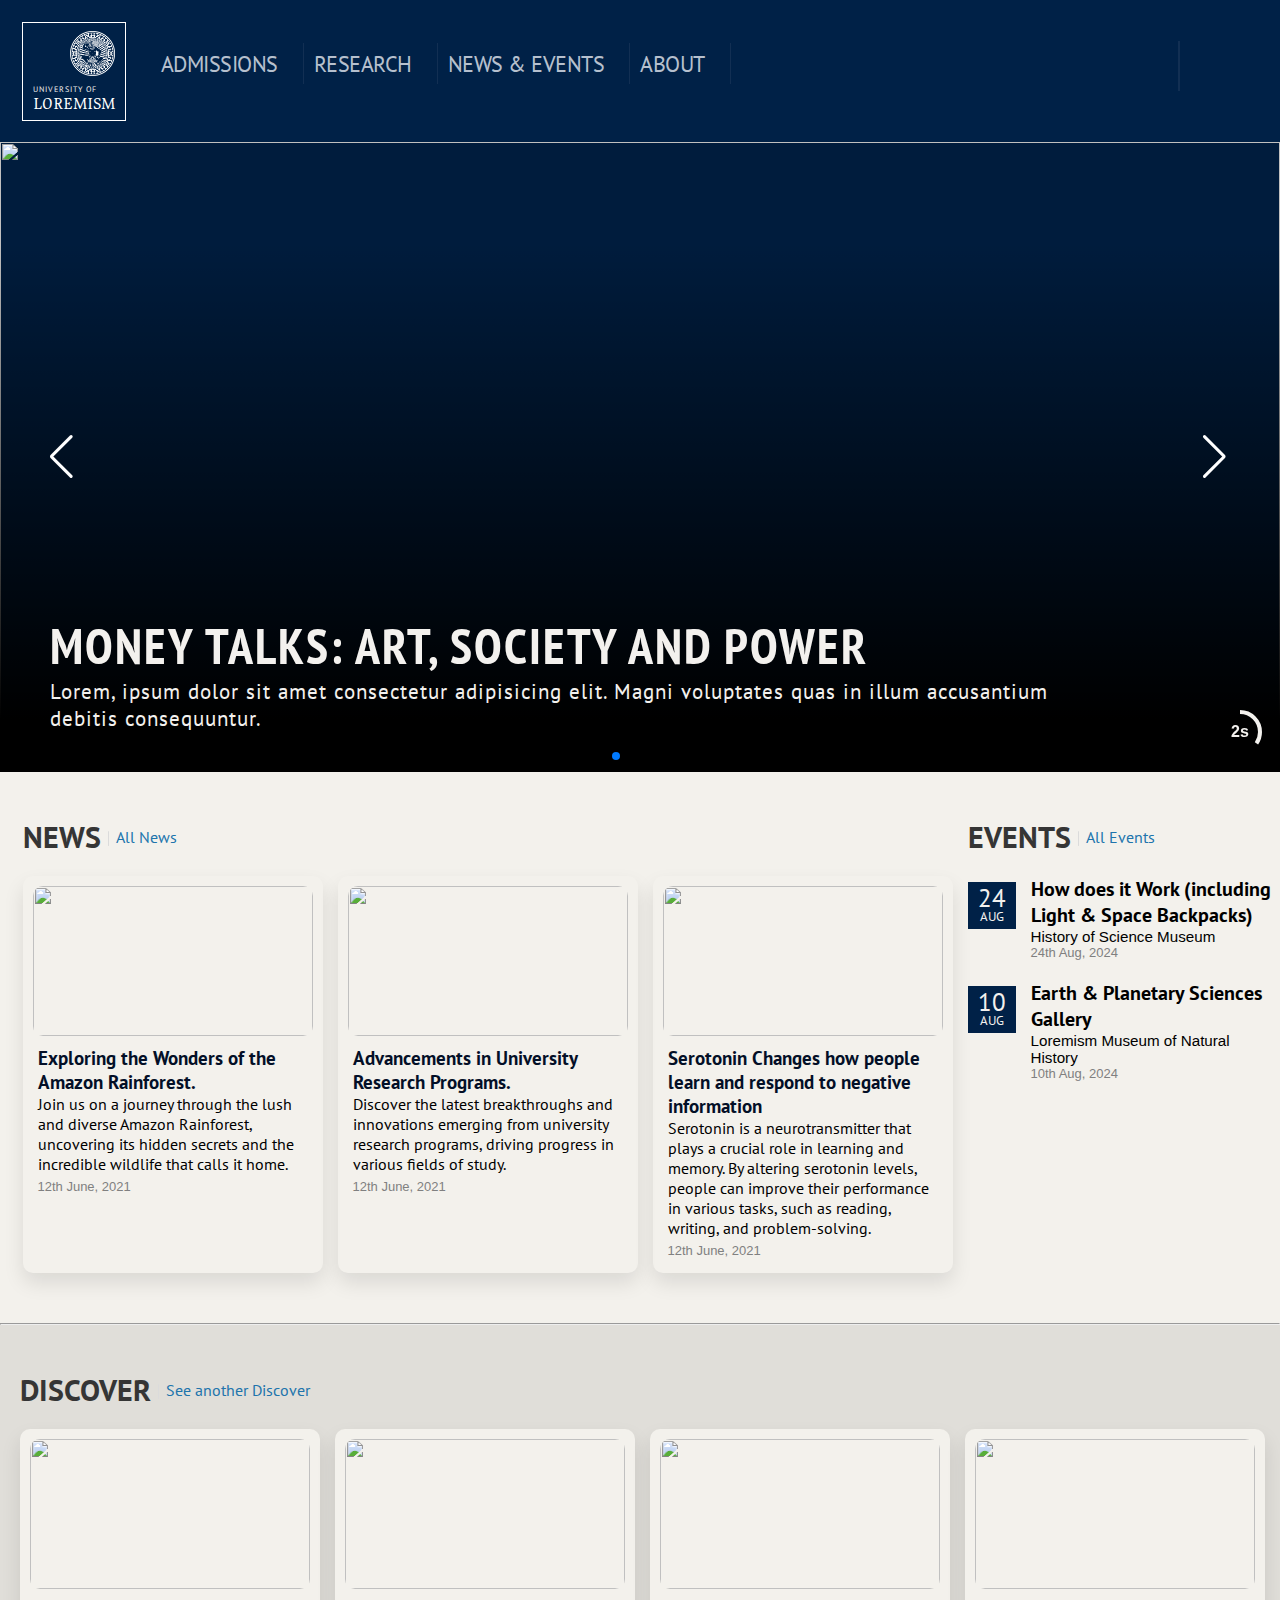
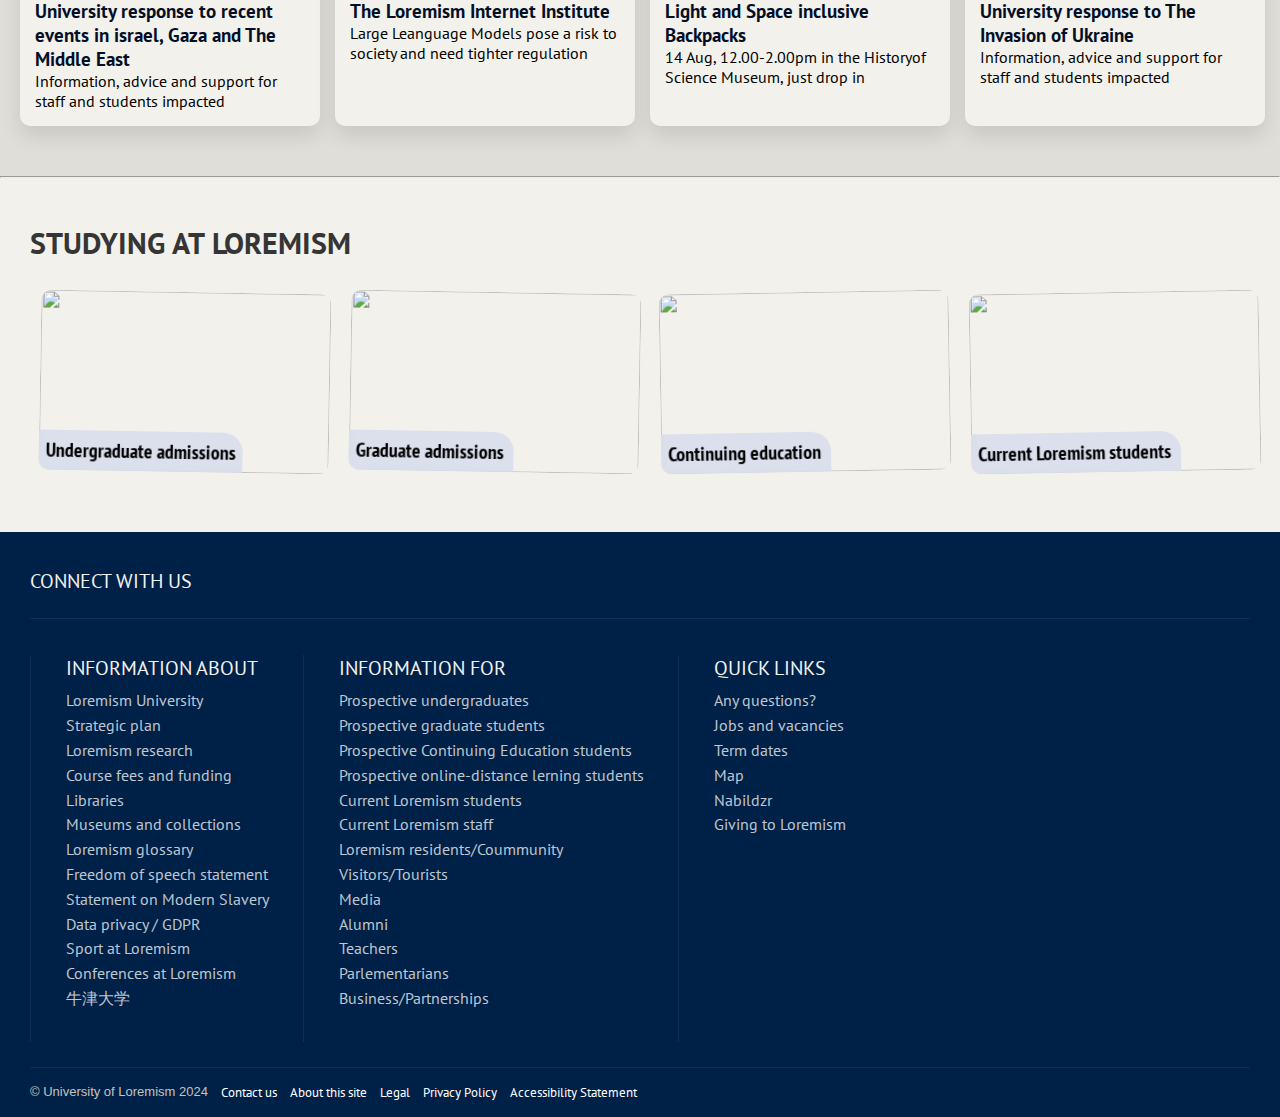
==== index.html @ 5a46556c "add" ====
<!DOCTYPE html>
<html lang="en">

<head>
    <meta charset="UTF-8">
    <meta name="viewport" content="width=device-width, initial-scale=1.0">

    <link rel="stylesheet" href="./assets/css/style.css">
    <link rel="stylesheet" href="./assets/css/socialicon.css">


    <!-- icon -->
    <script src="https://kit.fontawesome.com/42f98f07fc.js" crossorigin="anonymous"></script>


    <!-- swiper -->
    <link rel="stylesheet" href="https://cdn.jsdelivr.net/npm/swiper@11/swiper-bundle.min.css" />

    <script src="https://cdn.jsdelivr.net/npm/swiper@11/swiper-bundle.min.js"></script>

</head>

<body>

    <!-- <div class="top-menu">
        <div>
            <a href="" class="top-icon start">
                <i class="fa-brands fa-facebook"></i>

            </a>
            <a href="" class="top-icon">
                <i class="fa-brands fa-instagram"></i>
            </a>
            <a href="" class="top-icon">
                <i class="fa-brands fa-twitter"></i>
            </a>
            <a href="" class="top-icon">
                <i class="fa-brands fa-youtube"></i>
            </a>
            <div class="top-icon last">
                <a href="" class="fa-brands fa-whatsapp"></a>
                <marquee class="marq-top" behavior="" direction="">
                    Lorem ipsum, dolor sit amet consectetur adipisicing elit. Nisi, nesciunt aliquam! Quos distinctio
                    obcaecati voluptatibus sint facilis nemo vel provident.
                </marquee>
            </div>
        </div>
    </div> -->


    <nav class="navbar">
        <div class="nav-cont">
            <a href="#" class="logo">

                <!-- responsive 1300+ -->
                <!-- <img src="./assets/img/university.png" />
            <div href="#" class="brand">
                <div>
                    <h3>University of</h3>
                    <h3>Lorem Ipsum</h3>
                </div>
            </div>
        </a> -->

                <!-- responsive -1000 -->
                <div class="logo-border-container">
                    <img src="./assets/img/university.png" />
                    <div href="#" class="brand">
                        <div class="brando">
                            <h3>University of</h3>
                            <h3>LoremISM</h3>
                        </div>
                    </div>
                </div>

            </a>
            <div class="navigation">
                <ul class="menu">

                    <li class="dropdown"><a href="#">ADMISSIONS <i class="fa-solid fa-caret-down"></i></a>
                        <div class="dropdown-content">

                            <a href="#">Undergraduate</a>

                            <a href="#">Postgraduate</a>

                            <a href="#">Profession</a>
                            <a href="#">Student exchange</a>
                            <a href="#">Continuing education</a>
                            <a href="#">International class</a>
                        </div>
                    </li>


                    <li class="dropdown"><a href="#">RESEARCH <i class="fa-solid fa-caret-down"></i></a>
                        <div class="dropdown-content">
                            <a href="#">Engange with us</a>
                            <a href="#">Support for researchers</a>
                            <a href="#">Using research to engange</a>
                            <a href="#">Recognition</a>
                        </div>
                    </li>


                    <li class="dropdown"><a href="#">NEWS & EVENTS <i class="fa-solid fa-caret-down"></i></a>
                        <div class="dropdown-content">
                            <a href="#">Event</a>
                            <a href="#">Features</a>
                            <a href="#">Loremism Profile</a>
                            <a href="#">News releases for journalists</a>
                            <a href="#">Find an expert</a>
                        </div>
                    </li>


                    <li class="dropdown"><a href="">ABOUT <span class="fa-solid fa-caret-down"></span></a>
                        <div class="dropdown-content">
                            <a href="">History</a>
                            <a href="">Vision and mission</a>

                            <a href="">Organizational structure</a>
                            <a href="">Duties and functions</a>
                            <a href="">Building our future</a>
                            <a href="">Loremism people</a>
                            <a href="">Jobs</a>
                            <a href="">Visit</a>
                        </div>
                    </li>
                </ul>
            </div>
        </div>

        <div class="nav-cant">
            <div class="bar-after-container">
                <div class="bar-after">
                    <div class="bar-after-search-container">
                        <!-- <input type="text"> -->
                        <div class="fa fa-search bar-after-icon"></div>
                    </div>

                    <div class="bar-after-bar-container">
                        <div class="fa-solid fa-bars bar-after-icon"></div>
                    </div>
                </div>
            </div>

            <div class="nav-cant-container">

                <div class="nav-cant-top">


                    <div class="dropdown college">

                        <div class="dropdown-2 box-sizes college-btn">Colleges <span
                                class="fa-solid fa-caret-down caret-college">
                            </span>



                        </div>



                    </div>
                    <div class="dropdown-2 box-sizes division division-btn" id="myDropdown" onclick="divisions()">
                        Division & departments <span class="fa-solid fa-caret-down caret-division"></span>
                    </div>
                    <div class="inputs">
                        <input class="nav-input " placeholder="Search..." type="text">

                        <div class="btn-search-container">
                            <div class="fa fa-search searchs"></div>
                        </div>

                    </div>

                </div>

                <div class="nav-cant-bottom">
                    <a class="box-sizes" href="">Staff</a>
                    <a class="box-sizes" href="">Mahasiswa</a>
                    <a class="box-sizes" href="">Alumni</a>
                    <a class="box-sizes" href="">Community </a>
                </div>
            </div>

            <!-- dropdown with big size -->
            <div class="dropdown-content-big ">
                <div class="college-container ">
                    <div class="college-container-2">
                        <div class="college-btn-container">
                            <section class="college-btn-section-container">

                                <button class="on-college-btn">FOR UNDERGRADUATE APPLICANTS</button>
                                <button class="on-college-btn">FOR GRADUATE APPLICANTS</button>
                                <button class="on-college-btn">COLLEGE AND HALLS MAP</button>
                                <button class="on-college-btn">CONFERENCE OF COLLEGERS</button>
                            </section>
                        </div>

                        <!-- make 3 column table with border gray color -->
                        <div class="college-table-container">
                           <ul class="college-content-container">
                            <li class="college-content-1">
                                <ul class="cgb college-box-1">
                                    <li class="college-abjad">A</li>
                                    <li>All Souls College</li>
                                </ul>
                                <ul class="cgb college-box-1">
                                    <li class="college-abjad">B</li>
                                    <li>Balliol College</li>
                                    <li>Blackfriars</li>
                                    <li>Brasenose College</li>
                                </ul>
                                <ul class="cgb college-box-1">
                                    <li class="college-abjad">C</li>
                                    <li>Campion Hall</li>
                                    <li>Christ Church</li>
                                    <li>Corpus Christi College</li>
                                </ul>
                                <ul class="cgb college-box-1">
                                    <li class="college-abjad">E</li>
                                    <li>Exeter College</li>
                                </ul>
                                <ul class="cgb college-box-1">
                                    <li class="college-abjad">G</li>
                                    <li>Green Templeton College</li>
                                </ul>
                                <ul class="cgb college-box-1">
                                    <li class="college-abjad">H</li>
                                    <li>Harris Manchester College</li>
                                    <li>Hertford College</li>
                                </ul>
                                <ul class="cgb college-box-1">
                                    <li class="college-abjad">J</li>
                                    <li>Jesus College</li>
                                    <li></li>
                                </ul>
                                <ul class="cgb college-box-1">
                                    <li class="college-abjad">K</li>
                                    <li>Keble College</li>
                                    <li>Kellog College</li>
                                </ul>
                       
                          

                            </li>
                            <li class="college-content-2">
                                <ul class="cgb college-box-2">
                                    <li class="college-abjad">L</li>
                                    <li>Lady Margaret Hall</li>
                                    <li>Linacre College</li>
                                    <li>Lincoln College</li>
                                </ul>
                                <ul class="cgb college-box-2">
                                    <li class="college-abjad">M</li>
                                    <li>Magdalen College</li>
                                    <li>Mansfield College</li>
                                    <li>Merton College</li>
                                </ul>
                                <ul class="cgb college-box-2">
                                    <li class="college-abjad">N</li>
                                    <li>New College</li>
                                    <li>Nuffield College</li>
                                </ul>
                                <ul class="cgb college-box-2">
                                    <li class="college-abjad">O</li>
                                    <li>Oriel College</li>
                                </ul>
                                <ul class="cgb college-box-2">
                                    <li class="college-abjad">P</li>
                                    <li>Pembroke College</li>
                                </ul>
                                <ul class="cgb college-box-2">
                                    <li class="college-abjad">Q</li>
                                    <li>The Queen's College</li>
                                </ul>
                                <ul class="cgb college-box-2">
                                    <li class="college-abjad">R</li>
                                    <li>Regent's Park College</li>
                                    <li>Reuben College</li>
                                </ul>
                            </li>
                            <li class="college-content-3">
                                <ul class="cgb college-box-3">
                                    <li class="college-abjad">S</li>
                                    <li>St Anne's College</li>
                                    <li>St Antony's College</li>
                                    <li>St Catherine's College</li>
                                    <li>St Cross College</li>
                                    <li>St Edmund Hall</li>
                                    <li>St Hilda's College</li>
                                    <li>St Hugh's College</li>
                                    <li>St John's College</li>
                                    <li>St Peter's College</li>
                                    <li>Somerville College</li>
                                    
                                </ul>
                                <ul class="cgb college-box-3">
                                    <li class="college-abjad">T</li>
                                    <li>Trinity College</li>
                              
                                </ul>
                                <ul class="cgb college-box-3">
                                    <li class="college-abjad">U</li>
                                    <li>University College</li>
                              
                                </ul>
                          
                                <ul class="cgb college-box-3">
                                    <li class="college-abjad">W</li>
                                    <li>Wadham College</li>
                                    <li>Wolfson College</li>
                                    <li>Worcester College</li>
                                    <li>Wycliffe Hall</li>
                              
                                </ul>
                            </li>
                           </ul>


                        </div>




                    </div>

                </div>

            </div>

            <div class="dropdown-content-big dp-2 ">
                <div class="college-container ">
                    <div class="college-container-2" style="background-color: var(--secondary); padding: 25px; border-radius: 10px;">
                        

                        <div style="font-family: 'PT Sans'; color: var(--white)">SOON</div>




                    </div>

                </div>

            </div>





    </nav>

    <div class="bar-drop-container">
        <div class="bar-drop">
            <div class="bar-drop-menu">
                <div class="bar-menu">
                    <a href="">ADMISSION</a>
                    <button class="toggle"><i class="fa fa-caret-down"></i></button>
                </div>
                <div class="bar-menu">
                    <a href="">RESEARCH</a>
                    <button class="toggle"><i class="fa fa-caret-down"></i></button>
                </div>
                <div class="bar-menu">
                    <a href="">NEWS & EVENTS</a>
                    <button class="toggle"><i class="fa fa-caret-down"></i></button>
                </div>
                <div class="bar-menu">
                    <a href="">ABOUT</a>
                    <button class="toggle"><i class="fa fa-caret-down"></i></button>
                </div>
            </div>
            <div class="bar-drop-cant">
                <div class="bar-cant bar-cant-primary">
                    <h2>Colleges</h2>
                </div>
                <div class="bar-cant bar-cant-primary">
                    <h2>Division & Departments</h2>
                </div>

                <div class="bar-cant">
                    <h2>Staff</h2>
                </div>
                <div class="bar-cant">
                    <h2>Loremism students</h2>
                </div>
                <div class="bar-cant">
                    <h2>Alumni</h2>
                </div>
                <div class="bar-cant">
                    <h2>Local Community</h2>
                </div>
            </div>
        </div>
    </div>



    <div class="swiper mySwiper">
        <div class="swiper-wrapper">

            <div class="swiper-slide swip-slide-1">
                <img src="https://www.ox.ac.uk/sites/files/oxford/styles/ow_large_feature/s3/bcar_grayson-perry-blanket.jpg?itok=xP-QCJfd"
                    class="fit-image" alt="">


                <div class="img-swiper-text">
                    <div class="img-swiper-text-1">money talks: art, society and power</div>
                    <div class="img-swiper-text-2">Lorem, ipsum dolor sit amet consectetur adipisicing elit. Magni
                        voluptates quas in illum accusantium debitis consequuntur.</div>
                </div>


                <div class="black"></div>
            </div>

            <div class="swiper-slide">
                <img src="https://www.ox.ac.uk/sites/files/oxford/styles/ow_large_feature/s3/field/field_image_main/Hertford%20College%20-%20Edmund%20Blok.jpg?itok=PLapzn05"
                    class="fit-image" alt="">


                <div class="img-swiper-text">
                    <div class="img-swiper-text-1">WHAT IS AN LOREMISM COLLEGE?</div>
                    <div class="img-swiper-text-2">
                        Find out how membership of this multidisciplinary community complements life as a graduate
                        student
                    </div>
                </div>





                <div class="black"></div>
            </div>

            <div class="swiper-slide">
                <img src="https://www.ox.ac.uk/sites/files/oxford/styles/ow_large_feature/s3/bcar_co2_budget.jpg?itok=SKOG45w5"
                    class="fit-image" alt="">


                <div class="img-swiper-text">
                    <div class="img-swiper-text-1">our researches propose 'carbon removal budget' to tackle climate
                        change
                    </div>
                    <div class="img-swiper-text-2">
                        It would sit alongside the Carbon Budget that govern how much CO2 can savely be emitted globally
                    </div>
                </div>





                <div class="black"></div>
            </div>



            <div class="swiper-slide">
                <img src="https://www.ox.ac.uk/sites/files/oxford/styles/ow_large_feature/s3/bcar_ug_prepare_apply.jpg?itok=9u_UeAX9"
                    class="fit-image" alt="">


                <div class="img-swiper-text">
                    <div class="img-swiper-text-1">making a start on your ucas application?
                    </div>
                    <div class="img-swiper-text-2">
                        Read our advice how to approach the personal statement this summer
                    </div>
                </div>





                <div class="black"></div>
            </div>



        </div>


        <div class="swiper-button-next .swiper-button-disabled" style="color: white; right: 50px; display: none;"></div>
        <div disabled class="swiper-button-prev .swiper-button-disabled"
            style="color: white; left: 50px; display: none;"></div>
        <div class="swiper-pagination" style="color: white;"></div>
        <div class="autoplay-progress">
            <svg viewBox="0 0 48 48">
                <circle cx="24" cy="24" r="20"></circle>
            </svg>
            <span></span>
        </div>

    </div>



    <!--    new section -->

    <main class="main-container whites">
        <div class="child-container">

            <div class="container">
                <section class="news">
                    <div class="title">
                        <div class="titles">News</div>
                        <div class="more-link"><a href="">All News</a></div>
                    </div>
                    <div class="news-card-container">
                        <div class="news-card">
                            <div class="news-card-img">
                                <img src="https://i.pinimg.com/564x/34/26/71/34267191338476e1b48077d7a139c6ed.jpg"
                                    alt="">
                            </div>
                            <div class="news-card-text">
                                <div class="news-card-title">
                                    Exploring the Wonders of the Amazon Rainforest.
                                </div>
                                <div class="news-card-description">
                                    Join us on a journey through the lush and diverse Amazon Rainforest, uncovering its
                                    hidden secrets and the incredible wildlife that calls it home.
                                    <div class="card-date">
                                        12th June, 2021
                                    </div>

                                </div>



                            </div>
                        </div>
                        <div class="news-card">
                            <div class="news-card-img">
                                <img src="https://i.pinimg.com/564x/bb/5d/83/bb5d83c3ebbaa34974429aec4f06b6b5.jpg"
                                    alt="">
                            </div>
                            <div class="news-card-text">
                                <div class="news-card-title">
                                    Advancements in University Research Programs.
                                </div>

                                <div class="news-card-description">
                                    Discover the latest breakthroughs and innovations emerging from university research
                                    programs, driving progress in various fields of study.
                                    <div class="card-date">
                                        12th June, 2021
                                    </div>
                                </div>


                            </div>
                        </div>
                        <div class="news-card last-chi1">
                            <div class="news-card-img">
                                <img src="https://www.ox.ac.uk/sites/files/oxford/styles/ow_listing/s3/field/field_image_main/brain%20mri.jpg?itok=B1iGqsnv"
                                    alt="">
                            </div>
                            <div class="news-card-text">
                                <div class="news-card-title">
                                    Serotonin Changes how people learn and respond to negative information
                                </div>

                                <div class="news-card-description">
                                    Serotonin is a neurotransmitter that plays a crucial role in learning and memory. By
                                    altering serotonin levels, people can improve their performance in various tasks,
                                    such as reading, writing, and problem-solving.

                                    <div class="card-date">
                                        12th June, 2021
                                    </div>
                                </div>

                            </div>
                        </div>
                    </div>
                </section>
                <section class="events">
                    <div class="title">
                        <div class="titles">EVENTS</div>
                        <div class="more-link"><a href="">All Events</a></div>
                    </div>
                    <div class="events-schedule-container">
                        <div class="schedule-box">
                            <div class="schedule-date-container">
                                <div class="schedule-date">
                                    <div class="schedule-dates">24</div>
                                    <div class="schedule-date-months">Aug</div>
                                </div>
                            </div>
                            <div class="schedule-desc">
                                <a href="" class="schedule-title">
                                    How does it Work (including Light & Space Backpacks)
                                </a>
                                <div class="schedule-authors">
                                    History of Science Museum
                                </div>
                                <div class="card-date">
                                    24th Aug, 2024
                                </div>
                            </div>
                        </div>
                        <div class="schedule-box">
                            <div class="schedule-date-container">
                                <div class="schedule-date">
                                    <div class="schedule-dates">10</div>
                                    <div class="schedule-date-months">AUG</div>
                                </div>
                            </div>
                            <div class="schedule-desc">
                                <a href="" class="schedule-title">
                                    Earth & Planetary Sciences Gallery
                                </a>
                                <div class="schedule-authors">
                                    Loremism Museum of Natural History
                                </div>
                                <div class="card-date">
                                    10th Aug, 2024
                                </div>
                            </div>
                        </div>
                    </div>
                </section>

            </div>
    </main>
    <hr>
    <main class="main-container grays">

        <div class="container">
            <section class="discover">
                <div class="title">
                    <div class="titles">Discover</div>
                    <div class="more-link"><a href="">See another Discover</a></div>
                </div>
                <div class="news-card-container">
                    <div class="news-card whites">
                        <div class="news-card-img">
                            <img src="https://www.ox.ac.uk/sites/files/oxford/styles/ow_small_highlight/s3/disc_oxford_bw_crisis.jpg?itok=uMWhvOgy"
                                alt="">
                        </div>
                        <div class="news-card-text">
                            <div class="news-card-title">
                                University response to recent events in israel, Gaza and The Middle East
                            </div>

                            <div class="news-card-description">
                                Information, advice and support for staff and students impacted
                            </div>
                        </div>
                    </div>
                    <div class="news-card whites">
                        <div class="news-card-img">
                            <img src="https://www.ox.ac.uk/sites/files/oxford/styles/ow_small_highlight/s3/disc_oii_ai_swirl.jpg?itok=wQyMH59y"
                                alt="">
                        </div>
                        <div class="news-card-text">
                            <div class="news-card-title">
                                The Loremism Internet Institute
                            </div>

                            <div class="news-card-description">
                                Large Leanguage Models pose a risk to society and need tighter regulation
                            </div>
                        </div>
                    </div>
                    <div class="news-card whites">
                        <div class="news-card-img">
                            <img src="https://www.ox.ac.uk/sites/files/oxford/styles/ow_small_highlight/s3/disc_histsci_backpacks.jpg?itok=s0CdLzZt"
                                alt="">
                        </div>
                        <div class="news-card-text">
                            <div class="news-card-title">
                                Light and Space inclusive Backpacks
                            </div>

                            <div class="news-card-description">
                                14 Aug, 12.00-2.00pm in the Historyof Science Museum, just drop in
                            </div>
                        </div>
                    </div>
                    <div class="news-card whites">
                        <div class="news-card-img">
                            <img src="https://www.ox.ac.uk/sites/files/oxford/styles/ow_small_highlight/s3/disc_ukraine_flag.jpg?itok=HLfoxG7t"
                                alt="">
                        </div>
                        <div class="news-card-text">
                            <div class="news-card-title">
                                University response to The Invasion of Ukraine
                            </div>

                            <div class="news-card-description">
                                Information, advice and support for staff and students impacted
                            </div>
                        </div>
                    </div>
                </div>

            </section>
        </div>
    </main>

    <hr>
    <main class="main-container whites">

        <div class="container">
            <section class="study">
                <div class="title">
                    <div class="titles">Studying at loremism</div>
                </div>
                <div class="study-card-container">
                    <div class="study-card">
                        <div class="study-card-img">
                            <img src="https://i.pinimg.com/564x/3f/b2/62/3fb262c2961a50eb1fa88102cc80d679.jpg" alt="">
                        </div>
                        <div class="study-card-text">
                            <div class="study-card-title">
                                Undergraduate admissions
                                <!-- <i class="fa-solid fa-door"></i> -->

                            </div>

                        </div>
                    </div>
                    <div class="study-card">
                        <div class="study-card-img">
                            <img src="https://i.pinimg.com/564x/65/2a/75/652a75f2f15af37a7a13dc57ded22239.jpg" alt="">
                        </div>
                        <div class="study-card-text">
                            <div class="study-card-title">
                                Graduate admissions

                                <i class="fa-solid fa-graduation-cap"></i>

                            </div>

                        </div>
                    </div>
                    <div class="study-card">
                        <div class="study-card-img">
                            <img src="https://i.pinimg.com/564x/ac/2d/7f/ac2d7f3768c4f602732b48cc871a7858.jpg" alt="">
                        </div>
                        <div class="study-card-text">
                            <div class="study-card-title">
                                Continuing education
                                <i class="fa-solid fa-book-open"></i>

                            </div>

                        </div>
                    </div>
                    <div class="study-card">
                        <div class="study-card-img">
                            <img src="https://i.pinimg.com/originals/a3/fc/85/a3fc856fe2d12728330cc8379e9fece5.gif"
                                alt="">
                            <img src="https://i.pinimg.com/564x/fb/57/9b/fb579b49c0282322f9a62e58debb5cf4.jpg" alt="">

                        </div>
                        <div class="study-card-text">
                            <div class="study-card-title">
                                Current Loremism students
                                <i class="fa-solid fa-book-open-reader"></i>

                            </div>

                        </div>
                    </div>

                </div>

            </section>
        </div>

        </div>

    </main>

    <footer>
        <div class="social-links">
            <div>CONNECT WITH US</div>
            <a href="#"><i class="fa fa-podcast"></i></a>
            <a href="#"><i class="fab fa-square-youtube"></i></a>
            <a href="#"><i class="fab fa-square-x-twitter"></i></a>
            <a href="#"><i class="fab fa-square-instagram"></i></a>
            <a href="#"><i class="fab fa-tiktok"></i></a>
            <a href="#"><i class="fab fa-linkedin"></i></a>
            <a href="#"><i class="fab fa-square-facebook"></i></a>
            <a href="#"><i class="fab fa-medium"></i></a>
            <a href="#"><i class="fa fa-weibo"></i></a>

        </div>
        <div class="site-map">
            <div class="site-map-item">
                <div>INFORMATION ABOUT</div>
                <ul>
                    <li><a href="">Loremism University</a></li>
                    <li><a href="">Strategic plan</a></li>
                    <li><a href="">Loremism research</a></li>
                    <li><a href="">Course fees and funding</a></li>
                    <li><a href="">Libraries</a></li>
                    <li><a href="">Museums and collections</a></li>
                    <li><a href="">Loremism glossary</a></li>
                    <li><a href="">Freedom of speech statement</a></li>
                    <li><a href="">Statement on Modern Slavery</a></li>
                    <li><a href="">Data privacy / GDPR</a></li>
                    <li><a href="">Sport at Loremism</a></li>
                    <li><a href="">Conferences at Loremism</a></li>
                    <li><a href="">牛津大学</a></li>
                </ul>
            </div>
            <div class="site-map-item">
                <div>INFORMATION FOR</div>
                <ul>
                    <li><a href="">Prospective undergraduates</a></li>
                    <li><a href="">Prospective graduate students</a></li>
                    <li><a href="">Prospective Continuing Education students</a></li>
                    <li><a href="">Prospective online-distance lerning students</a></li>
                    <li><a href="">Current Loremism students</a></li>
                    <li><a href="">Current Loremism staff</a></li>
                    <li><a href="">Loremism residents/Coummunity</a></li>
                    <li><a href="">Visitors/Tourists</a></li>
                    <li><a href="">Media</a></li>
                    <li><a href="">Alumni</a></li>
                    <li><a href="">Teachers</a></li>
                    <li><a href="">Parlementarians</a></li>
                    <li><a href="">Business/Partnerships</a></li>
                </ul>
            </div>
            <div class="site-map-item">
                <div>QUICK LINKS</div>
                <ul>
                    <li><a href="">Any questions?</a></li>
                    <li><a href="">Jobs and vacancies</a></li>
                    <li><a href="">Term dates</a></li>
                    <li><a href="">Map</a></li>
                    <li><a href="">Nabildzr</a></li>
                    <li><a href="">Giving to Loremism</a></li>
                </ul>
            </div>
        </div>
        <div class="end">
            <ul>
                <li class="copyright">

                    © University of Loremism 2024

                </li>
                <li><a href="">Contact us</a></li>
                <li><a href="">About this site</a></li>
                <li><a href="">Legal</a></li>
                <li><a href="">Privacy Policy</a></li>
                <li><a href="">Accessibility Statement</a></li>
            </ul>
        </div>
    </footer>









    <script>
        // swiper hero
        const progressCircle = document.querySelector(".autoplay-progress svg");
        const progressContent = document.querySelector(".autoplay-progress span");
        var swiper = new Swiper(".mySwiper", {
            loop: true,
            centeredSlides: true,
            autoplay: {
                delay: 2500,
                disableOnInteraction: false
            },
            pagination: {
                el: ".swiper-pagination",
                clickable: true
            },
            navigation: {
                nextEl: ".swiper-button-next",
                prevEl: ".swiper-button-prev"
            },

            on: {
                autoplayTimeLeft(s, time, progress) {
                    progressCircle.style.setProperty("--progress", 1 - progress);
                    progressContent.textContent = `${Math.ceil(time / 1000)}s`;
                }
            }
        });


    </script>

    <script src="./assets/js/script.js"></script>
    <!-- <script src="./assets/js/slider.js"> -->

    </script>
    <script src="https://cdn.jsdelivr.net/npm/swiper@11/swiper-element-bundle.min.js"></script>
    <script src="https://cdn.jsdelivr.net/npm/swiper@11/swiper-bundle.min.js"></script>
</body>

</html>
---- assets/css/style.css ----
@import url("https://fonts.googleapis.com/css2?family=Pacifico&display=swap");
@import url("https://fonts.googleapis.com/css2?family=Gupter:wght@400;500;700&family=Pacifico&display=swap");
@import url("https://fonts.googleapis.com/css2?family=Gupter:wght@400;500;700&family=Montserrat:ital,wght@0,100..900;1,100..900&family=Pacifico&display=swap");
@import url("https://fonts.googleapis.com/css2?family=Gupter:wght@400;500;700&family=Montserrat:ital,wght@0,100..900;1,100..900&family=PT+Sans+Narrow:wght@400;700&family=Pacifico&display=swap");
@import url("https://fonts.googleapis.com/css2?family=Gupter:wght@400;500;700&family=Montserrat:ital,wght@0,100..900;1,100..900&family=PT+Sans+Narrow:wght@400;700&family=PT+Sans:ital,wght@0,400;0,700;1,400;1,700&family=Pacifico&display=swap");

* {
  margin: 0;
  padding: 0;
  box-sizing: border-box;
  font-family: "Poppins", sans-serif;
  transition: all 0.3s;
  color: var(--white);
  scroll-behavior: smooth;
}

:root {
  --white: #f3f1ee;
  --secondary: #002147;
  --fifth: rgb(32, 116, 172);
  --thirt: rgb(199, 199, 199);
  --fourth: rgb(182, 192, 206);
  --fourth-second: #122f53;
  --p-will: rgb(23, 55, 99);
  --dark-p: #001C3D;
  --very-dark-p: #030f27;
  --gray-light: rgb(240, 240, 240);
  --gray-half: #e0ded9;
  --gray-dark: rgb(53, 53, 53);
  --gray-light-2: rgb(219, 219, 219);
  --red-light: rgb(196, 51, 51);
  --msrt: "Montserrat", sans-serif;
}

a {
  text-decoration: none;
  color: inherit;
}

/* bse styles for the logo, input, and right elements */
.logo, .dropdown-2, .nav-cont-container {
    transition: opacity 0.3s ease;
}

/* class to hide elements */
.hidden {
    opacity: 0;
    visibility: hidden;
}
.nav-cont-container {
    transition: display 0.3s ease;
}

/* class to hide the logo */
.nav-cont-container.hidden {
    display: none;
}

.nav-cant-top.hidden,
.logo.hidden, .nav-cont-container.hidden, .nav-cant-bottom.hidden {
  display: none;
}

/* nav */
/* base navbar styles */
.navbar {
    position: relative;
    /* other styles */
}

/* fixed navbar styles */
.navbar.fixed {
    position: sticky;
    top: 0; /* ensure this is set to 0 */
    width: 100%; /* ensure the width is set to 100% to avoid layout shifts */
    /* other styles */
}

nav {
  display: flex;
  top: 10;
  left: 0;
  width: 100%;
  background-color: var(--secondary);
  color: var(--thirt);
  padding: 25px 30px;
  justify-content: space-between;
  align-items: center;
  z-index: 1000;
  transition: top 0.3s;
}

.nav-cont {
  display: flex;
  justify-content: center;
  align-items: center;
}

.logo {
  display: flex;
  border: 1px solid white;
  padding: 10px;
  align-items: center;
  justify-content: center;
}

.logo-border-container {
  align-items: center;
  justify-content: center;
}

.logo img {
  display: flex;
  align-items: end;
  width: 55px;
  height: 55px;
  filter: brightness(0) invert(1);
  margin-left: auto; 
}

.brand {
  margin-top: 3px;
  text-transform: uppercase;
  display: flex;
  justify-content: center;
  align-items: center;
}

.brand h3 {
  color: white;
  font-family: "Gupter", serif;
  font-weight: 400;
  font-style: normal;
  display: block;
  font-size: 1.3rem;
  line-height: 18px;
}

.brand h3:nth-child(1) {
  color: var(--white);
  letter-spacing: 1px;
  font-size: 0.65rem;
  font-family: "PT Sans ", sans-serif;
  font-optical-sizing: auto;
  font-style: normal;
}

.logo:hover .brand h3:nth-child(2)::after {
  content: "";
  display: block;
  width: 100%;
  background-color: white;
  margin-left: 10px;
  margin-right: 10px;
  position: absolute;
}

.logo:hover .brand h3 {
  color: yellow;
}

/* navigation */

.navigation {
  font-size: 15px;
  display: flex;
  text-transform: uppercase;
  font-family: var(--msrt);
  font-size: 1.4rem;
  font-weight: 300;
  margin-bottom: 15px;
}

.menu {
  display: flex;
  list-style: none;
  letter-spacing: -0.5px;
}

.menu a:hover {
  background-color: var(--fifth);
  color: white;
}

.menu a {
  color: var(--fourth);
  font-family: "PT Sans";

  transition: none;
  padding: 6px 15px 6px 10px;
  display: flex;
  text-align: center;
  justify-content: center;
  align-items: center;
  align-content: center;
}

.menu li {
  border-right: 0.5px solid var(--fourth-second) !important;
}

.menu li:first-child {
  margin-left: 25px;
}

.menu li {
}

/* caret */
.fa-caret-down {
  display: inline-block;
  font-size: 10px;
  margin-left: 10px;
}

/* right nav */
/* the position all of item is on left */
.nav-cant-container {
  left: 0;
  justify-content: end;
  text-align: left;
  align-items: end;
  align-content: end;

  position: relative;
}

.nav-cant,
.nav-cant-top,
.nav-cant-bottom {
  display: flex;
  justify-content: flex-end;
}

.nav-cant-container {
  display: block;
}

.nav-cant-top {
  margin-bottom: 20px;
}

.nav-cant-bottom.nav-bottom-absolute {
  
    top: -50px;
    left: -30px;
    right: 400px;
    position: absolute;

}

.nav-cant-bottom {
  margin-top: 20px;
}

.nav-cant-bottom a {
  font-size: 14px;
  color: var(--fourth);
}

.nav-cant-bottom a:hover {
  color: white;
}

.box-sizes {
  padding: 15px;
}

.dropdown-2 {
  font-size: 12px;
  cursor: pointer;
  color: var(--fourth);
  background-color: var(--dark-p);
}

.dropdown-2:hover {
  color: var(--white);
  background-color: var(--very-dark-p);
}

.nav-input {
  width: 150px;
  padding: 10px;
  padding-left: 15px;
  border: none;
  color: var(--fourth);
  background-color: var(--p-will);
}

.inputs {
  display: flex;
  justify-content: center;
}

.nav-input::placeholder {
  color: white;
  font-size: 13px;
}

.nav-input:focus::placeholder {
  color: #041535;
}

.nav-input:focus {
  outline: none;
  background-color: white;
}

.nav-input:focus + .btn-search-container .searchs {
  color: #98a2b4;
}

.searchs {
  position: absolute;
  right: 15px;
  font-size: 22px;
}

.btn-search-container {
  align-items: center;
  justify-content: center;
  display: flex;
  position: relative;
}

/* test */

/* the dropdown container */

.dropdown-content {
  z-index: 1000;

  display: none;
  position: absolute;
  background-color: #f9f9f9;
  min-width: 230px;
  box-shadow: 0px 8px 16px 0px rgba(0, 0, 0, 0.2);
  justify-content: center;
  align-items: center;
  align-content: center;
  text-align: center;
  border-bottom-right-radius: 5px;
  border-bottom-left-radius: 5px;
}

.dropdown-content a {
  text-transform: none;
  font-size: 15px;
  color: var(--fourth-second);
  padding: 15px 14px;
  text-decoration: none;
  display: block;
  text-align: left;
}

/* add a grey background color to dropdown links on hover */
.dropdown-content a:hover {
  background-color: var(--fifth);
}
/* show the dropdown menu on hover */
.dropdown:hover .dropdown-content {
  display: block;
}

/* nav */

.dropdown-content-big {
  z-index: 1000;
  display: none;
  position: absolute;
  background-color: var(--white);
  max-width: 100%;
  box-shadow: 0px 20px 16px -15px rgba(0, 0, 0, 0.2);
  justify-content: center;
  align-items: center;
  align-content: center;
  text-align: center;
  border-bottom-right-radius: 5px;
  border-bottom-left-radius: 5px;
  top: 73px;
  right: 179.5px;
}

.dropdown-content div {
  text-transform: none;
  font-size: 15px;
  color: var(--fourth-second);
  padding: 15px 14px;
  text-decoration: none;
  display: block;
  text-align: left;
}

.college-container {
  width: 1000px;
  padding: 30px 30px;
}

.college-btn-container {
  display: flex;
  justify-content: flex-end;
  margin-bottom: 25px;
  min-width: 100%;
}

/* button */
.on-college-btn {
  cursor: pointer;
  margin-left: 20px;
  font-size: 0.8rem;
  border-radius: 3px;
  padding: 11px 10px;
  border: none;
  background-color: #3e71ac;
  color: white;
}

.on-college-btn:hover {
  background-color: var(--red-light);
}

/* table college */

:root {
  --border:  #cfceca;
}

.college-table-container {

  display: grid;
  grid-template: 1fr 1fr 1fr;
}

.college-content-container {
  display: flex;

}

.college-content-1 {
  width: 100%;
  list-style-type: none;
  display: flex;
  flex-direction: column;
  text-align: left;
  border-top: 1px solid var(--border);
}


.college-content-2 {
  width: 100%;
  list-style-type: none;
  flex-direction: column;
  display: flex;
  border-top: 1px solid  var(--border);
  text-align: left;

}
.college-content-3{
  width: 100%;
  list-style-type: none;
  flex-direction: column;
  display: flex;
  border-top: 1px solid var(--border);
  text-align: left;
}


.college-box-1 {
  border-bottom: 1px solid  var(--border);
  border-right: 1px solid  var(--border);
  padding: 20px;
  width: 100%;

}

.college-box-2 {
  border-top: 1px solid  var(--border);
  padding: 20px;
  width: 100%;

}

.college-box-2:first-child {
  border-top: none;
  padding: 20px;
  width: 100%;

}

.college-box-3 {
  padding: 20px;
  width: 100%;
  border-bottom: 1px solid  var(--border);
  border-left: 1px solid  var(--border);
}

/*  text */
.college-abjad {
  list-style-type: none;
  color: black !important;
  font-size: 13px;
  font-family: "PT Sans";
  font-weight: bold;
}


.cgb li {
  font-family: "PT Sans";
  list-style-type: none;
  color: var(--fifth);
  
  margin-top: 15px;
  margin: 0;
  padding: 0;
  cursor: pointer;
}

.cgb li:hover {
  color: var(--red-light);

}

/* td,
th {
  color: #0b214b;
}

.college-table th,
.college-table td {
  border: 1px solid #ddd;
  padding: 8px;
}

.college-table tr {
  text-align: left;
} */

/* drop bar */
.bar-drop-container {
  z-index: 10000;
  width: 100%;
  background-color: var(--secondary);
  display: flex;
  position: absolute;
  display: none;
}


.bar-drop {
  width: 100%;
}

.bar-menu {
  display: flex;
  justify-content: space-between;
  position:relative;
  border-bottom: 1px solid var(--fourth-second) ;
}

.bar-menu:first-child {
  border-top: 1px solid var(--fourth-second);
}



.bar-menu a {
    padding: 16px;
  width: 100%;
  font-family: "PT Sans";
}

.bar-menu a:hover {
  background-color: var(--fifth);

}

.bar-menu button {
  right: 0;
  top: 0.10px;
  position: absolute;
  border: none;
  width: 52px;
  height: 52.9px;
  background-color: #193658;
}


.bar-menu button:hover {
  background-color: var(--dark-p)
}

.bar-menu button i {
  color: white;
  font-size: 20px;
  margin-right: 9px;
}


.bar-drop-cant {
  display: grid;
  grid-template-columns: 1fr 1fr;
}

.bar-cant {
  border-right: 1px solid var(--fourth-second);
  border-bottom: 1px solid var(--fourth-second);
  padding: 15px;
}

.bar-cant h2 {
  font-size: 15px;
  font-family: "PT Sans";
  font-weight: 500;
}
.bar-cant-primary {
  background-color: var(--dark-p);
}




.active {
  display: block;
}

/* if */

.container {
  display: flex;
}

/* slider */

/* .slider-container {
  position: relative;
  height: 100%;
} */

.swiper {
  width: 100%;
  height: 70vh;
  background: linear-gradient(var(--secondary), var(--fourth-second));
}

.swiper-slide {
  text-align: left;
  font-size: 18px;
  background: var(--dark-p);
  display: flex;
  justify-content: center;
  align-items: center;
  position: relative;
}

.swiper-slide img {
  width: 100%;
  height: 100%;
  object-fit: cover;
}

.black {
  top: 100px;
  bottom: 0;
  left: 0;
  right: 0;

  position: absolute;
  padding: 200px;
  background: linear-gradient(rgba(0, 0, 0, 0), #000 90%);
}

.autoplay-progress {
  position: absolute;
  right: 16px;
  bottom: 16px;
  z-index: 10;
  width: 48px;
  height: 48px;
  display: flex;
  align-items: center;
  justify-content: center;
  font-weight: bold;
  color: var(--very-dark-p);
}

.autoplay-progress svg {
  --progress: 0;
  position: absolute;
  left: 0;
  top: 0px;
  z-index: 10;
  width: 100%;
  height: 100%;
  stroke-width: 4px;
  stroke: var(--white);
  fill: none;
  stroke-dashoffset: calc(125.6px * (1 - var(--progress)));
  stroke-dasharray: 125.6;
  transform: rotate(-90deg);
}

.img-swiper-text {
 
  z-index: 1000;
  width: 1300px;
  position: absolute;
  bottom: 40px;
  left: 50px;
}

.img-swiper-text-1 {
  bottom: 35px;
  left: 50px;
  letter-spacing: 2px;
  text-transform: uppercase;

  font-size: 50px;
  font-weight: 600;

  font-family: "PT Sans Narrow";
}

.img-swiper-text-2 {

  bottom: 35px;
  left: 50px;
  letter-spacing: 1px;
  font-size: 21px;
  font-weight: 500;
  font-family: "PT Sans";
}

/* main */

hr {
  border-color: 1px solid #c3bdb7;
}

.grays {
  background: var(--gray-half);
}

.whites {
  background: #f3f1ec;
}

.main-container {
  border: none;
  width: 100%;
  padding-top: 45px;
  justify-content: center;
  display: flex;
  padding-left: 20px;
}

.child-container {
  justify-content: center;
}

.container {
  max-width: 1300px;

  height: auto 0;
  padding-bottom: 50px;
  display: flex;
  flex-wrap: wrap;
}

.title {
  display: flex;
  margin-bottom: 20px;
}

.titles {
  font-family: "PT Sans";
  font-weight: 600;
  font-size: 30px;
  color: var(--gray-dark);
  display: flex;
  text-transform: uppercase;
}

.more-link a {
  display: flex;
  justify-content: center;
  text-align: center;
  font-weight: 500;
  width: 100%;
  color: var(--fifth);
  font-size: 16px;
  margin-left: 10px;
  position: relative;
  margin-top: 10px;
  font-family: "PT Sans";
}

.more-link a::before {
  content: "";
  display: block;
  position: absolute;
  width: 1.3px;
  border-radius: 15px;
  height: 15px;
  background-color: var(--gray-light-2);
  top: 4px;
  left: -3px;
  z-index: 1;
}

.more-link a:hover {
  text-decoration: underline;
}

.news-card-container {
  display: flex;
  flex-direction: row;
}

.news-card {
  border-radius: 10px;
  overflow: hidden;
  padding: 10px 10px;
  width: 300px;
  justify-content: center;
  text-align: left;
  border-radius: 10px;
  box-shadow: 0px 10px 20px rgba(0, 0, 0, 0.1);
  transition: transform 0.3s ease;
  cursor: pointer;
  margin-right: 15px;
}

.news-card:hover {
  transform: scale(1.05);
}

.news-card:hover .news-card-title {
  color: var(--red-light)
}

.news-card-img img {
  width: 100%;
  height: 100%;
  object-fit: cover;
  border-radius: 10px;
}

.news-card-img {
  margin-bottom: 5px;
  width: 100%;
  height: 150px;
}

.news-card-text {
  padding: 5px;

}

.news-card-title {
  color: var(--very-dark-p);
  font-size: 19px;
  font-weight: bold;
  font-family: "PT Sans";
}

.news-card-description {
  font-family: "PT Sans";
  color: black
}

.news-card-description .card-date {
  margin-top: 5px;
}

.card-date {
  color: gray;
  font-size: 13px;
}

/* EVENTS */

.events-schedulue-container {
  width: 100%;
}

.schedule-box {
  display: flex;
  margin-top: 20px;
  width: 310px;
}

.schedule-date-container {
  padding: 9px 10px 5px 10px;
  height: 100%;
  display: flex;
  align-items: center;
  justify-content: center;
  text-align: center;
  align-content: center;
  background-color: var(--secondary);
  font-weight: 500;
  margin-top: 6px;
}

/* .schedule-date {} */

.schedule-date div {
  font-family: "PT Sans";
  line-height: 15px;
  text-transform: uppercase;
}

.schedule-dates {
  font-weight: 500;
  font-size: 25px;
  margin-bottom: 3px;
}

.schedule-date-months {
  font-size: 13px;
}

.schedule-desc {
  margin-left: 15px;
}

.schedule-title {
  font-size: 20px;
  color: black;
  font-weight: bold;
  font-family: "PT Sans";
}

.schedule-title:hover {
  color: var(--red-light);
}

.schedule-authors {
  color: black;
  font-size: 0.95rem;
}

/* discover */

.news-card-container {
  flex-wrap: wrap;
}

/* studying */

.study-card-container {
  display: flex;
  flex-direction: row;
  flex-wrap: wrap;
}

.study-card {
  border-radius: 10px;
  width: 290px;
  height: 180px;
  position: relative;
  margin: 10px; cursor: pointer;
}

/* .study-card:hover {
  box-shadow: 10px 10px var(--fifth);
  transform: rotate(1deg);
  filter: brightness(85%);
} */

.study-card:nth-child(1),
.study-card:nth-child(2) {
  transform: rotate(1deg);
}
.study-card:nth-child(3),
.study-card:nth-child(4) {
  transform: rotate(-1deg);
}
.study-card:nth-child(1):hover ,
.study-card:nth-child(2):hover  {
  box-shadow: 10px 10px 0px var(--secondary);
  transform: rotate(0deg);


}
.study-card:nth-child(3):hover ,
.study-card:nth-child(4):hover  {
  box-shadow: -10px 10px 0px var(--secondary);
  transform: rotate(0deg);

}

.study-card:hover .study-card-title {
  color: var(--p-will);
}
.study-card:hover .study-card-title .fa-solid{
  color: var(--secondary);
}

.study-card:hover .study-card-text {
  background-color: var(--white);
}



.study-card-img img {
  width: 100%;
  height: 100%;
  object-fit: cover;
  border-radius: inherit;
}

.study-card-img {
  width: 100%;
  height: 100%;
  /* border mengikuti parentnyo */
  border-radius: inherit;
  overflow: hidden;
  /* memastikan o */
}

.study-card-text {
  position: absolute;
  bottom: 0;
  left: 0;
  padding: 7px;
  background-color: rgba(210, 216, 236, 0.7);
  backdrop-filter: blur(4px);
  border-top-right-radius: 20px;
  border-bottom-left-radius: 10px;
 
}

.study-card-title {
  font-size: 20px;
  font-weight: 600;
  font-family: "PT Sans Narrow";
  color: black;
}

.fa-graduation-cap,
.fa-book-open,
.fa-book-open-reader {
  margin-left: 3px;
  color: black;
}

/* footer */

footer {
  flex-direction: row;
  padding: 30px 30px 0 30px;
  background-color: var(--secondary);
}

.social-links div {
  font-family: "PT Sans";
  font-size: 20px;
}

.social-links {
  flex-wrap: wrap;
  display: flex;
  width: 100%;
  border-bottom: 1px solid var(--fourth-second);
  margin-bottom: 36px;
  padding-bottom: 18px;
  align-items: center;
  text-align: center;
}

.site-map {
  display: flex;
  flex-wrap: wrap;
}

.site-map-item div {
  font-family: "PT Sans";
  font-size: 20px;
  margin: 0 0 9px;
}

.site-map-item {
  text-align: left;
  padding: 0 34.5px;
  border-left: 1px solid var(--fourth-second);
}

.site-map-item ul {
  list-style-type: none;
  margin: 0 0 32px;
}

.site-map-item ul li {
  margin: 0 0 4.8px;
}

.site-map-item ul li a {
  font-family: "PT Sans";
  font-size: 16px;
  color: rgba(255, 255, 255, 0.75);
}

.site-map-item ul li a:hover {
  color: white;
  text-decoration: underline;
}

.end {
  border-top: 1px solid var(--fourth-second);
  display: flex;
  margin: 25px 0 0;
  padding: 16px 0;
}

.end ul {
  display: flex;
  flex-wrap: wrap;
}

.end ul li {
  font-size: 13.008px;
  list-style: none;
}

.end ul li a {
  margin: 0 0 0 13px;
  font-size: 13.008px;
  color: #ffffff;
  font-family: "PT Sans";
}

.end ul li a:hover {
  color: #bcf9ff;
  text-decoration: underline;
}

.copyright {
  color: #c7c2bc;
}





@media screen and (max-width: 1300px) {
  .nav-cant-container {
    display: none;
  }



  nav {
    padding: 21.6875px;
    
  }

  .logo {
    display: flex;
    border: 1px solid white;
    padding: 8px 10px 10px 10px;
    align-items: center;
    justify-content: center;
  }

  .logo-border-container {
    align-items: center;
    justify-content: center;
  }

  .logo img {
    display: flex;
    align-items: end;
    width: 45px;
    height: 45px;
    filter: brightness(0) invert(1);
    margin-left: auto; 
  }

  .brand {
    margin-top: 6px;
    text-transform: uppercase;
    display: flex;
    justify-content: center;
    align-items: center;
  }

  .brand h3 {
    font-family: "Gupter", serif;
    font-weight: 400;
    font-style: normal;
    display: block;
    font-size: 1.1rem;
    line-height: 14px;
  }

  .brand h3:nth-child(1) {
    letter-spacing: 1px;
    font-size: 0.5rem;
    font-family: "PT Sans", sans-serif;
    font-optical-sizing: auto;
    font-style: normal;
  }

  .logo:hover .brand h3:nth-child(2)::after {
    content: "";
    display: block;
    width: 100%;
    background-color: white;
    margin-left: 10px;
    margin-right: 10px;
    position: absolute;
  }
}

/* logo */
@media screen and (max-width: 950px) {
  .menu {
    display: none;
  }

  nav {
    padding: 21.6875px;
  }

  .logo {
 
    padding: 10px;
  }

  .logo-border-container {
    display: flex;
 
  }

  .logo img {
    width: 40px;
    height: 40px;
  }

  .brando {
    margin: 0 0 6px 5px;
  }



  .brand h3 {
    color: white;

    display: block;
    font-size: 1.3rem;
  }

  .brand h3:nth-child(1) {
    color: var(--white);
    letter-spacing: 1px;
    font-size: 0.6rem;

   

  }



  /* swiper text */
  .img-swiper-text {
    z-index: 1000;
    position: absolute;
    bottom: 60px;
    left: 50px;

  }

  .img-swiper-text-1 {
    text-transform: uppercase;
    font-weight: 600;
    letter-spacing: 2px;
  }
  
  .img-swiper-text-2 {
    bottom: 35px;
    left: 50px;
    letter-spacing: 1px;
    font-size: 21px;
    font-weight: 500;
    font-family: "PT Sans";
  }




    

}


@media screen and (min-width: 920px) {
  .swiper-button-next, .swiper-button-prev {
    display: block !important;
   }
}

@media screen and (max-width: 1400px) {
.img-swiper-text {
  width: 1000px; 
}
} 
@media screen and (max-width: 1075px) {
.img-swiper-text {
  width: 700px; 
}
} 
@media screen and (max-width: 768px) {
.img-swiper-text {
  width: 500px; 
}
} 
@media screen and (max-width: 550px) {
.img-swiper-text {
  width: 300px; 
}
} 
@media screen and (max-width: 394px) {
.img-swiper-text {
  width: 250px; 
}
} 

@media screen and (min-width: 2000px) {

  .img-swiper-text-1 {
    font-size:100px;

    
  }
  .img-swiper-text-2 {
    font-size:40px;

    
  }
  .img-swiper-text {
    width: 100%;
  }
} 



/* media screen responsive */
@media screen and (max-width: 1275px) {
  .news-card {
    margin-top: 15px
  }
  .events {
    margin-top: 45px;
  }
}
@media screen and (max-width: 965px) {
  .last-chi {
    display: none;
  }
}



/* nav nav-cant-bottom after scrolling or after resp */



.bar-after-container {
  position: relative;
  display: none;
}

.bar-after {
  display: flex;
  position: absolute;
  left: -100px;
  top: -30px;
  bottom: 0;
}

.bar-after-search-container {
  border-right: 1px solid var(--fourth-second);
  display: flex;
  align-items: center;
  justify-content: center;
  padding: 10px;
  height: 50px;
  bottom: 0;
  left: 0;
  width: 100%;
  z-index: 999;
}

.bar-after-bar-container {
  border-left: 1px solid var(--fourth-second);
  display: flex;
  align-items: center;
  justify-content: center;
  padding: 10px;
  height: 50px;
  bottom: 0;
  left: 0;
  width: 100%;
  z-index: 999;
}

.bar-after-icon {
  font-size: 30px;

}

@media screen and (max-width: 1300px) {
 .bar-after-container {
  display: flex;

 }

 .navbar.fixed {
  position: static;
 }
}
---- assets/css/socialicon.css ----
.social-links i {
    color: var(--white);
    font-size: 33px;
    margin-left: 10px;
  }

  .social-links i {
    color: #3e71ac;
  }

  .social-links i:hover {
    color: var(--gray-half);

    background: var(--gray-half);

    -webkit-background-clip: text;
    -webkit-text-fill-color: transparent; 
    -moz-background-clip: text;
    -moz-text-fill-color: transparent;
  }
  
  .social-links .fa-tiktok {
    font-size: 28px;
      /* Create the gradient. */
  }

  .social-links .fa-tiktok{
    color: #ce4fa3;

    background: linear-gradient(45deg, #9d3655,rgb(178, 109, 146) , rgb(187, 34, 77) );

    background-size: 100%;
    
    -webkit-background-clip: text;
    -webkit-text-fill-color: transparent; 
    -moz-background-clip: text;
    -moz-text-fill-color: transparent;

  }

  .social-links .fa-square-x-twitter{
    color: #ce4fa3;

    background: linear-gradient(45deg, #57474b,rgb(109, 93, 102) , rgb(117, 111, 113) );

    background-size: 100%;
    
    -webkit-background-clip: text;
    -webkit-text-fill-color: transparent; 
    -moz-background-clip: text;
    -moz-text-fill-color: transparent;

  }

  .social-links .fa-medium {
    color: #ce4fa3;

    background: linear-gradient(45deg, #434343,rgb(132, 132, 132) , rgb(134, 134, 134) );

    background-size: 100%;
    
    -webkit-background-clip: text;
    -webkit-text-fill-color: transparent; 
    -moz-background-clip: text;
    -moz-text-fill-color: transparent;

  }

  .social-links .fa-weibo {
    color: #ce4fa3;

    background: linear-gradient(45deg, #9f2727,rgb(210, 55, 55) , rgb(128, 32, 32) );

    background-size: 100%;
    
    -webkit-background-clip: text;
    -webkit-text-fill-color: transparent; 
    -moz-background-clip: text;
    -moz-text-fill-color: transparent;

  }

  .social-links .fa-podcast{
    color: #ce4fa3;

    background: linear-gradient(45deg, #9f2775,rgb(210, 55, 133) , rgb(128, 32, 123) );

    background-size: 100%;
    
    -webkit-background-clip: text;
    -webkit-text-fill-color: transparent; 
    -moz-background-clip: text;
    -moz-text-fill-color: transparent;

  }

  .social-links .fa-square-youtube{
    color: #ce4fa3;

    background: linear-gradient(45deg, #9f2727,rgb(210, 55, 55) , rgb(128, 32, 32) );

    background-size: 100%;
    
    -webkit-background-clip: text;
    -webkit-text-fill-color: transparent; 
    -moz-background-clip: text;
    -moz-text-fill-color: transparent;

  }

  .social-links .fa-square-instagram {
    background-image: linear-gradient(45deg, #f09433 0%,#e6683c 25%,#dc2743 50%,#cc2366 75%,#bc1888 100%); 
  
    background-size: 100%;
  
    /* Use the text as a mask for the background. */
    .social-links .fa-tiktok:hover {
      color: l
    }
    /* This will show the gradient as a text color rather than element bg. */
    -webkit-background-clip: text;
    -webkit-text-fill-color: transparent; 
    -moz-background-clip: text;
    -moz-text-fill-color: transparent;
  }
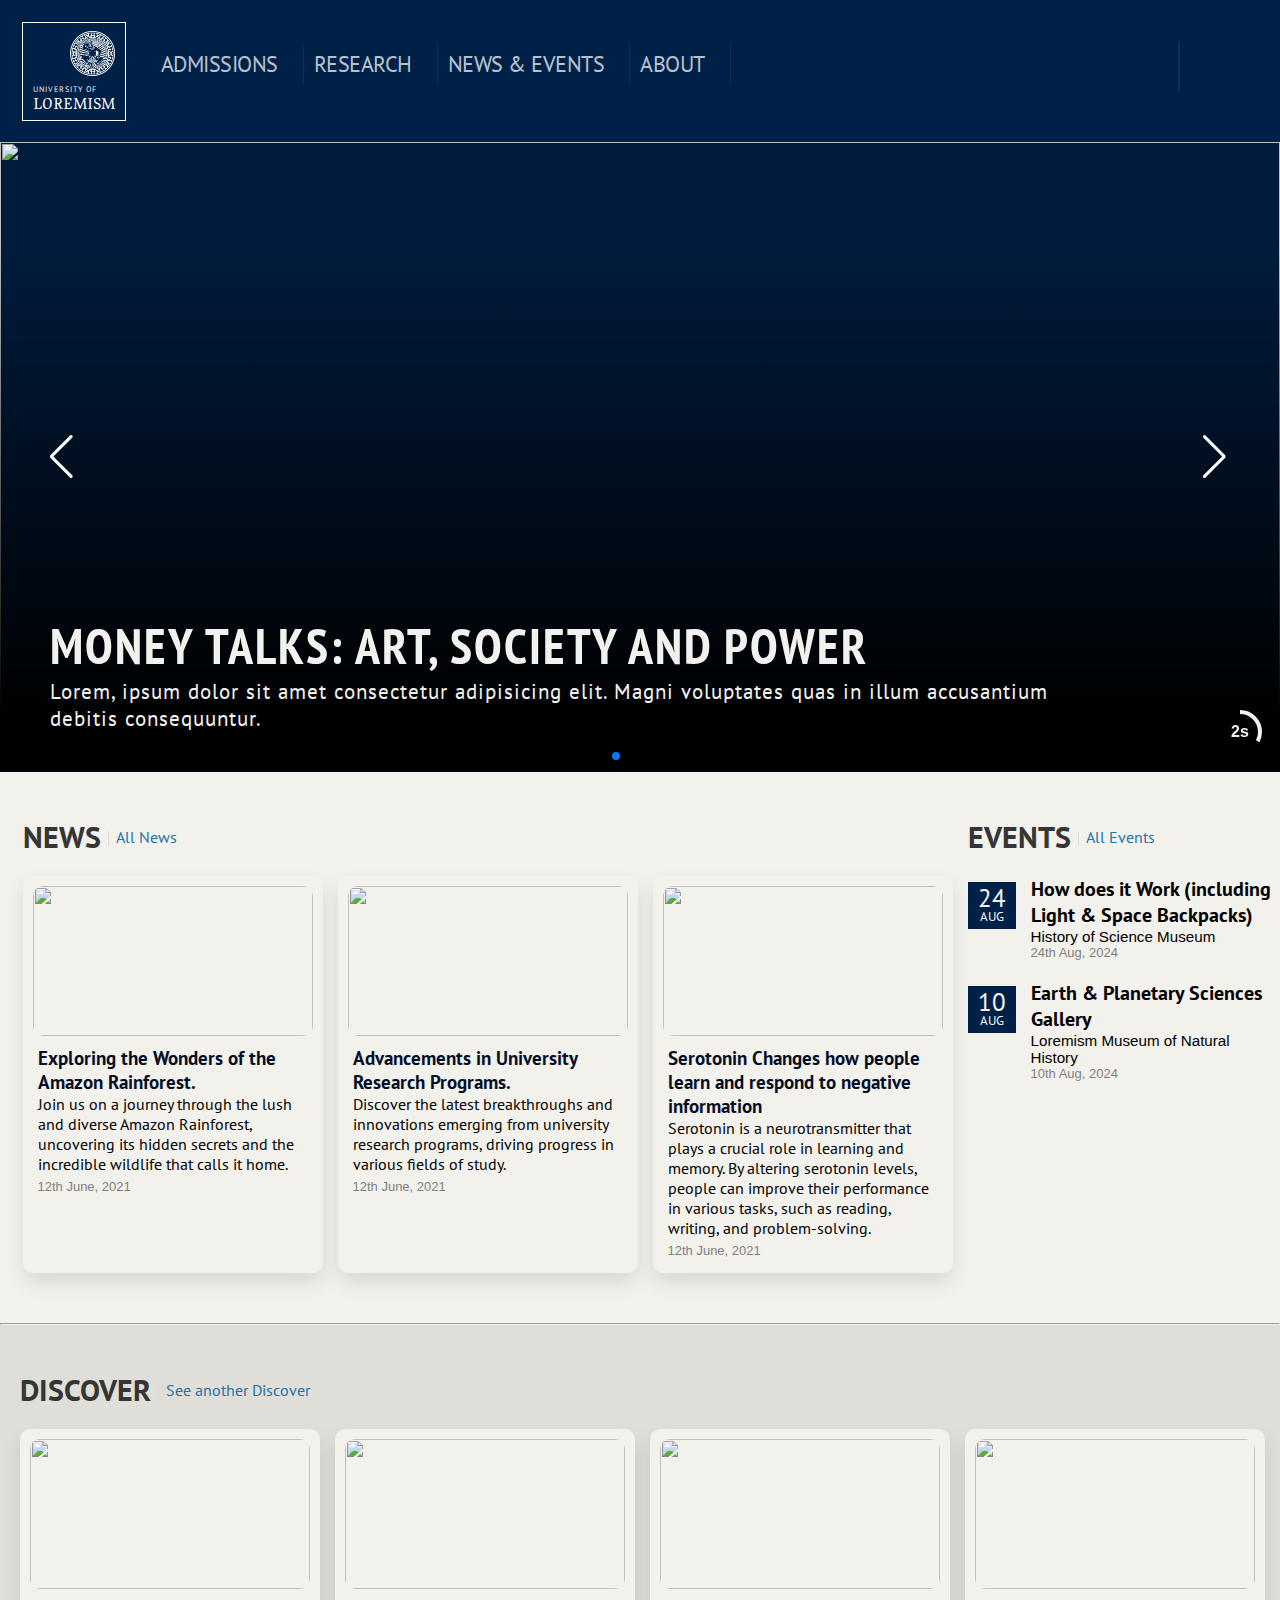
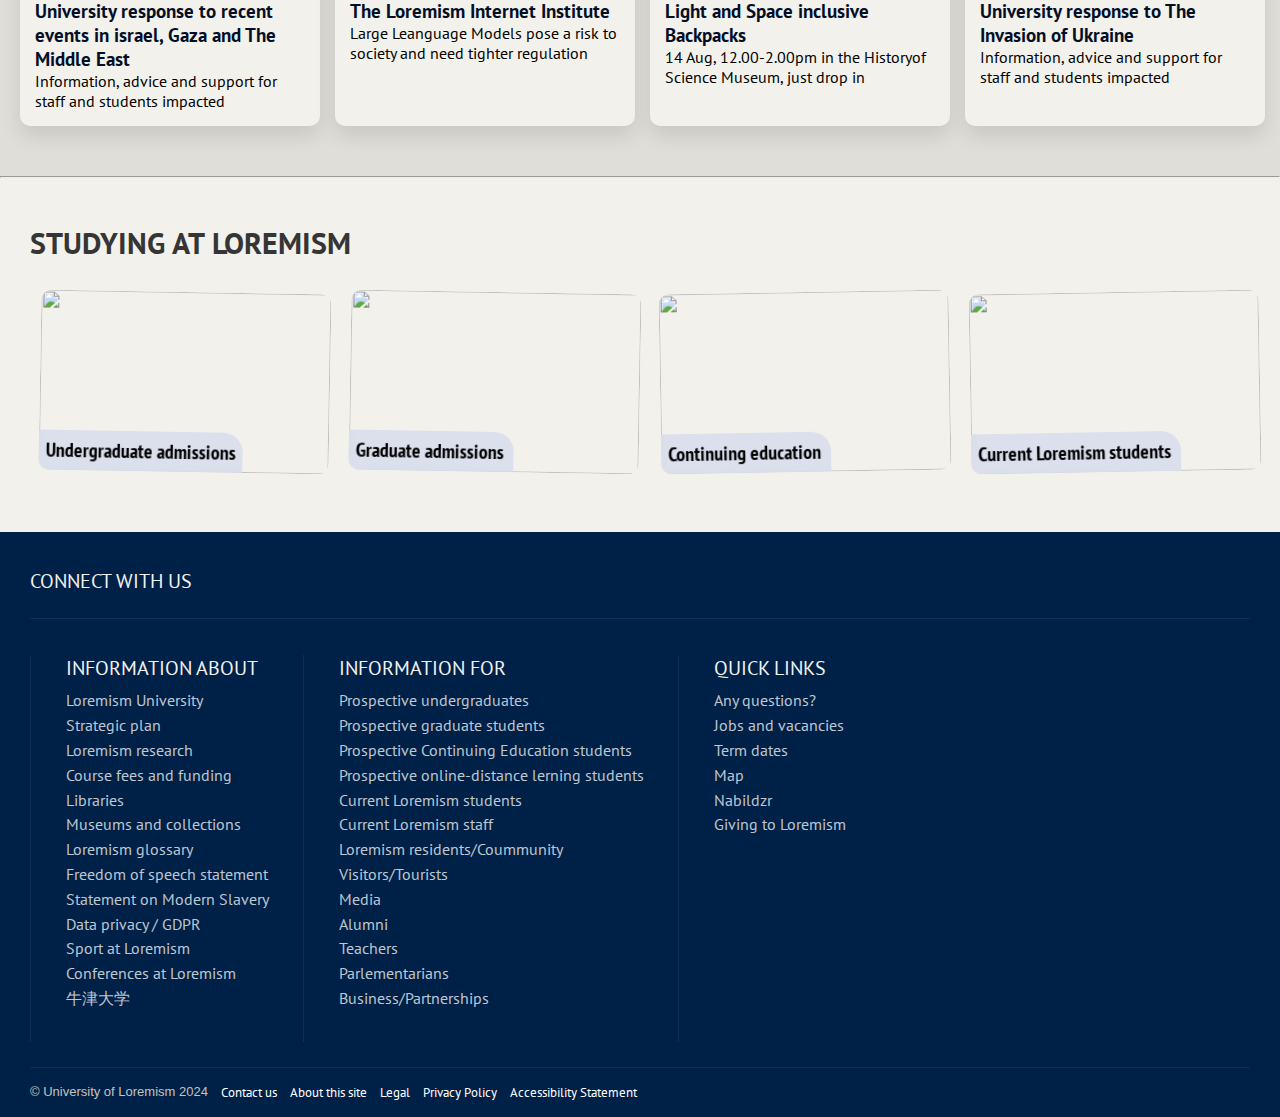
==== commit 77b75e1e: "Update index.html" ====
--- a/index.html
+++ b/index.html
@@ -200,123 +200,123 @@
 
                         <!-- make 3 column table with border gray color -->
                         <div class="college-table-container">
-                           <ul class="college-content-container">
-                            <li class="college-content-1">
-                                <ul class="cgb college-box-1">
-                                    <li class="college-abjad">A</li>
-                                    <li>All Souls College</li>
-                                </ul>
-                                <ul class="cgb college-box-1">
-                                    <li class="college-abjad">B</li>
-                                    <li>Balliol College</li>
-                                    <li>Blackfriars</li>
-                                    <li>Brasenose College</li>
-                                </ul>
-                                <ul class="cgb college-box-1">
-                                    <li class="college-abjad">C</li>
-                                    <li>Campion Hall</li>
-                                    <li>Christ Church</li>
-                                    <li>Corpus Christi College</li>
-                                </ul>
-                                <ul class="cgb college-box-1">
-                                    <li class="college-abjad">E</li>
-                                    <li>Exeter College</li>
-                                </ul>
-                                <ul class="cgb college-box-1">
-                                    <li class="college-abjad">G</li>
-                                    <li>Green Templeton College</li>
-                                </ul>
-                                <ul class="cgb college-box-1">
-                                    <li class="college-abjad">H</li>
-                                    <li>Harris Manchester College</li>
-                                    <li>Hertford College</li>
-                                </ul>
-                                <ul class="cgb college-box-1">
-                                    <li class="college-abjad">J</li>
-                                    <li>Jesus College</li>
-                                    <li></li>
-                                </ul>
-                                <ul class="cgb college-box-1">
-                                    <li class="college-abjad">K</li>
-                                    <li>Keble College</li>
-                                    <li>Kellog College</li>
-                                </ul>
-                       
-                          
-
-                            </li>
-                            <li class="college-content-2">
-                                <ul class="cgb college-box-2">
-                                    <li class="college-abjad">L</li>
-                                    <li>Lady Margaret Hall</li>
-                                    <li>Linacre College</li>
-                                    <li>Lincoln College</li>
-                                </ul>
-                                <ul class="cgb college-box-2">
-                                    <li class="college-abjad">M</li>
-                                    <li>Magdalen College</li>
-                                    <li>Mansfield College</li>
-                                    <li>Merton College</li>
-                                </ul>
-                                <ul class="cgb college-box-2">
-                                    <li class="college-abjad">N</li>
-                                    <li>New College</li>
-                                    <li>Nuffield College</li>
-                                </ul>
-                                <ul class="cgb college-box-2">
-                                    <li class="college-abjad">O</li>
-                                    <li>Oriel College</li>
-                                </ul>
-                                <ul class="cgb college-box-2">
-                                    <li class="college-abjad">P</li>
-                                    <li>Pembroke College</li>
-                                </ul>
-                                <ul class="cgb college-box-2">
-                                    <li class="college-abjad">Q</li>
-                                    <li>The Queen's College</li>
-                                </ul>
-                                <ul class="cgb college-box-2">
-                                    <li class="college-abjad">R</li>
-                                    <li>Regent's Park College</li>
-                                    <li>Reuben College</li>
-                                </ul>
-                            </li>
-                            <li class="college-content-3">
-                                <ul class="cgb college-box-3">
-                                    <li class="college-abjad">S</li>
-                                    <li>St Anne's College</li>
-                                    <li>St Antony's College</li>
-                                    <li>St Catherine's College</li>
-                                    <li>St Cross College</li>
-                                    <li>St Edmund Hall</li>
-                                    <li>St Hilda's College</li>
-                                    <li>St Hugh's College</li>
-                                    <li>St John's College</li>
-                                    <li>St Peter's College</li>
-                                    <li>Somerville College</li>
-                                    
-                                </ul>
-                                <ul class="cgb college-box-3">
-                                    <li class="college-abjad">T</li>
-                                    <li>Trinity College</li>
-                              
-                                </ul>
-                                <ul class="cgb college-box-3">
-                                    <li class="college-abjad">U</li>
-                                    <li>University College</li>
-                              
-                                </ul>
-                          
-                                <ul class="cgb college-box-3">
-                                    <li class="college-abjad">W</li>
-                                    <li>Wadham College</li>
-                                    <li>Wolfson College</li>
-                                    <li>Worcester College</li>
-                                    <li>Wycliffe Hall</li>
-                              
-                                </ul>
-                            </li>
-                           </ul>
+                            <ul class="college-content-container">
+                                <li class="college-content-1">
+                                    <ul class="cgb college-box-1">
+                                        <li class="college-abjad">A</li>
+                                        <li>All Souls College</li>
+                                    </ul>
+                                    <ul class="cgb college-box-1">
+                                        <li class="college-abjad">B</li>
+                                        <li>Balliol College</li>
+                                        <li>Blackfriars</li>
+                                        <li>Brasenose College</li>
+                                    </ul>
+                                    <ul class="cgb college-box-1">
+                                        <li class="college-abjad">C</li>
+                                        <li>Campion Hall</li>
+                                        <li>Christ Church</li>
+                                        <li>Corpus Christi College</li>
+                                    </ul>
+                                    <ul class="cgb college-box-1">
+                                        <li class="college-abjad">E</li>
+                                        <li>Exeter College</li>
+                                    </ul>
+                                    <ul class="cgb college-box-1">
+                                        <li class="college-abjad">G</li>
+                                        <li>Green Templeton College</li>
+                                    </ul>
+                                    <ul class="cgb college-box-1">
+                                        <li class="college-abjad">H</li>
+                                        <li>Harris Manchester College</li>
+                                        <li>Hertford College</li>
+                                    </ul>
+                                    <ul class="cgb college-box-1">
+                                        <li class="college-abjad">J</li>
+                                        <li>Jesus College</li>
+                                        <li></li>
+                                    </ul>
+                                    <ul class="cgb college-box-1">
+                                        <li class="college-abjad">K</li>
+                                        <li>Keble College</li>
+                                        <li>Kellog College</li>
+                                    </ul>
+
+
+
+                                </li>
+                                <li class="college-content-2">
+                                    <ul class="cgb college-box-2">
+                                        <li class="college-abjad">L</li>
+                                        <li>Lady Margaret Hall</li>
+                                        <li>Linacre College</li>
+                                        <li>Lincoln College</li>
+                                    </ul>
+                                    <ul class="cgb college-box-2">
+                                        <li class="college-abjad">M</li>
+                                        <li>Magdalen College</li>
+                                        <li>Mansfield College</li>
+                                        <li>Merton College</li>
+                                    </ul>
+                                    <ul class="cgb college-box-2">
+                                        <li class="college-abjad">N</li>
+                                        <li>New College</li>
+                                        <li>Nuffield College</li>
+                                    </ul>
+                                    <ul class="cgb college-box-2">
+                                        <li class="college-abjad">O</li>
+                                        <li>Oriel College</li>
+                                    </ul>
+                                    <ul class="cgb college-box-2">
+                                        <li class="college-abjad">P</li>
+                                        <li>Pembroke College</li>
+                                    </ul>
+                                    <ul class="cgb college-box-2">
+                                        <li class="college-abjad">Q</li>
+                                        <li>The Queen's College</li>
+                                    </ul>
+                                    <ul class="cgb college-box-2">
+                                        <li class="college-abjad">R</li>
+                                        <li>Regent's Park College</li>
+                                        <li>Reuben College</li>
+                                    </ul>
+                                </li>
+                                <li class="college-content-3">
+                                    <ul class="cgb college-box-3">
+                                        <li class="college-abjad">S</li>
+                                        <li>St Anne's College</li>
+                                        <li>St Antony's College</li>
+                                        <li>St Catherine's College</li>
+                                        <li>St Cross College</li>
+                                        <li>St Edmund Hall</li>
+                                        <li>St Hilda's College</li>
+                                        <li>St Hugh's College</li>
+                                        <li>St John's College</li>
+                                        <li>St Peter's College</li>
+                                        <li>Somerville College</li>
+
+                                    </ul>
+                                    <ul class="cgb college-box-3">
+                                        <li class="college-abjad">T</li>
+                                        <li>Trinity College</li>
+
+                                    </ul>
+                                    <ul class="cgb college-box-3">
+                                        <li class="college-abjad">U</li>
+                                        <li>University College</li>
+
+                                    </ul>
+
+                                    <ul class="cgb college-box-3">
+                                        <li class="college-abjad">W</li>
+                                        <li>Wadham College</li>
+                                        <li>Wolfson College</li>
+                                        <li>Worcester College</li>
+                                        <li>Wycliffe Hall</li>
+
+                                    </ul>
+                                </li>
+                            </ul>
 
 
                         </div>
@@ -332,8 +332,9 @@
 
             <div class="dropdown-content-big dp-2 ">
                 <div class="college-container ">
-                    <div class="college-container-2" style="background-color: var(--secondary); padding: 25px; border-radius: 10px;">
-                        
+                    <div class="college-container-2"
+                        style="background-color: var(--secondary); padding: 25px; border-radius: 10px;">
+
 
                         <div style="font-family: 'PT Sans'; color: var(--white)">SOON</div>
 
@@ -348,7 +349,7 @@
 
 
 
-
+        </div>
 
     </nav>
 
@@ -626,6 +627,7 @@
                 </section>
 
             </div>
+        </div>
     </main>
     <hr>
     <main class="main-container grays">
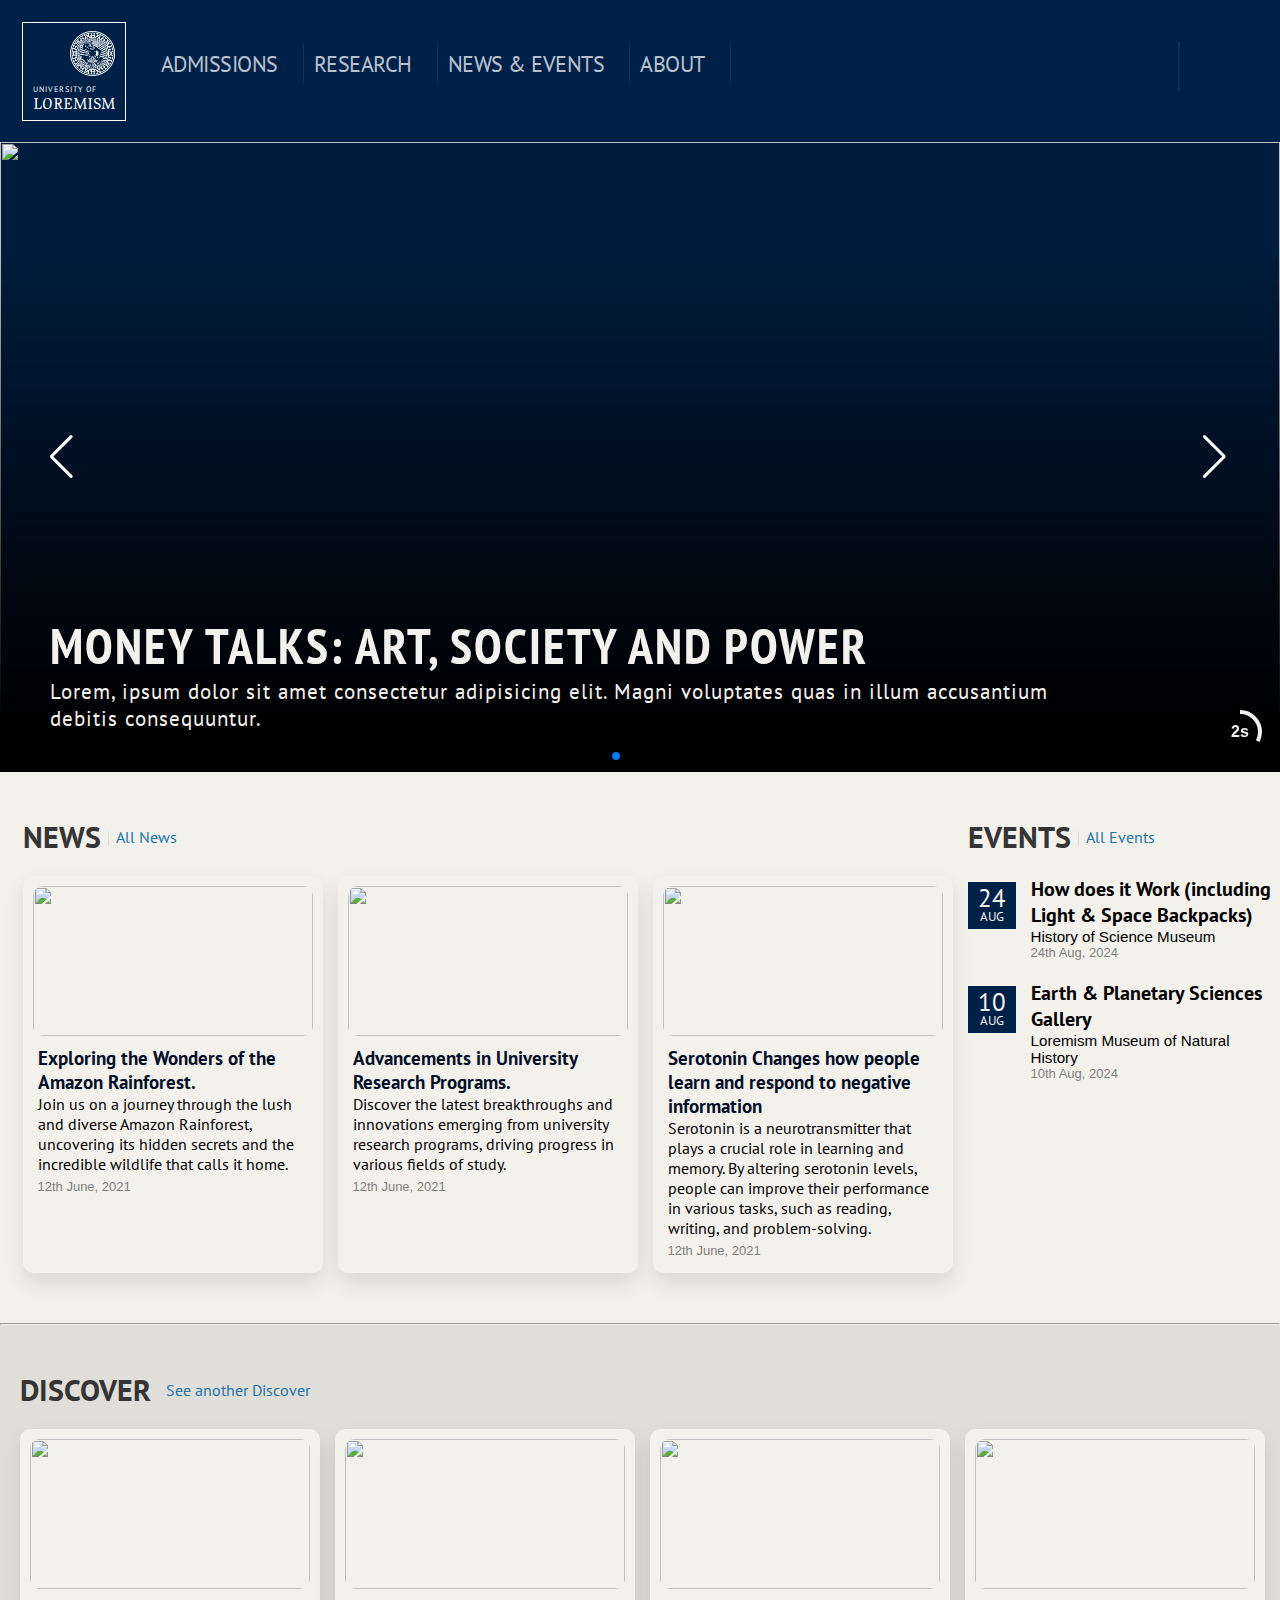
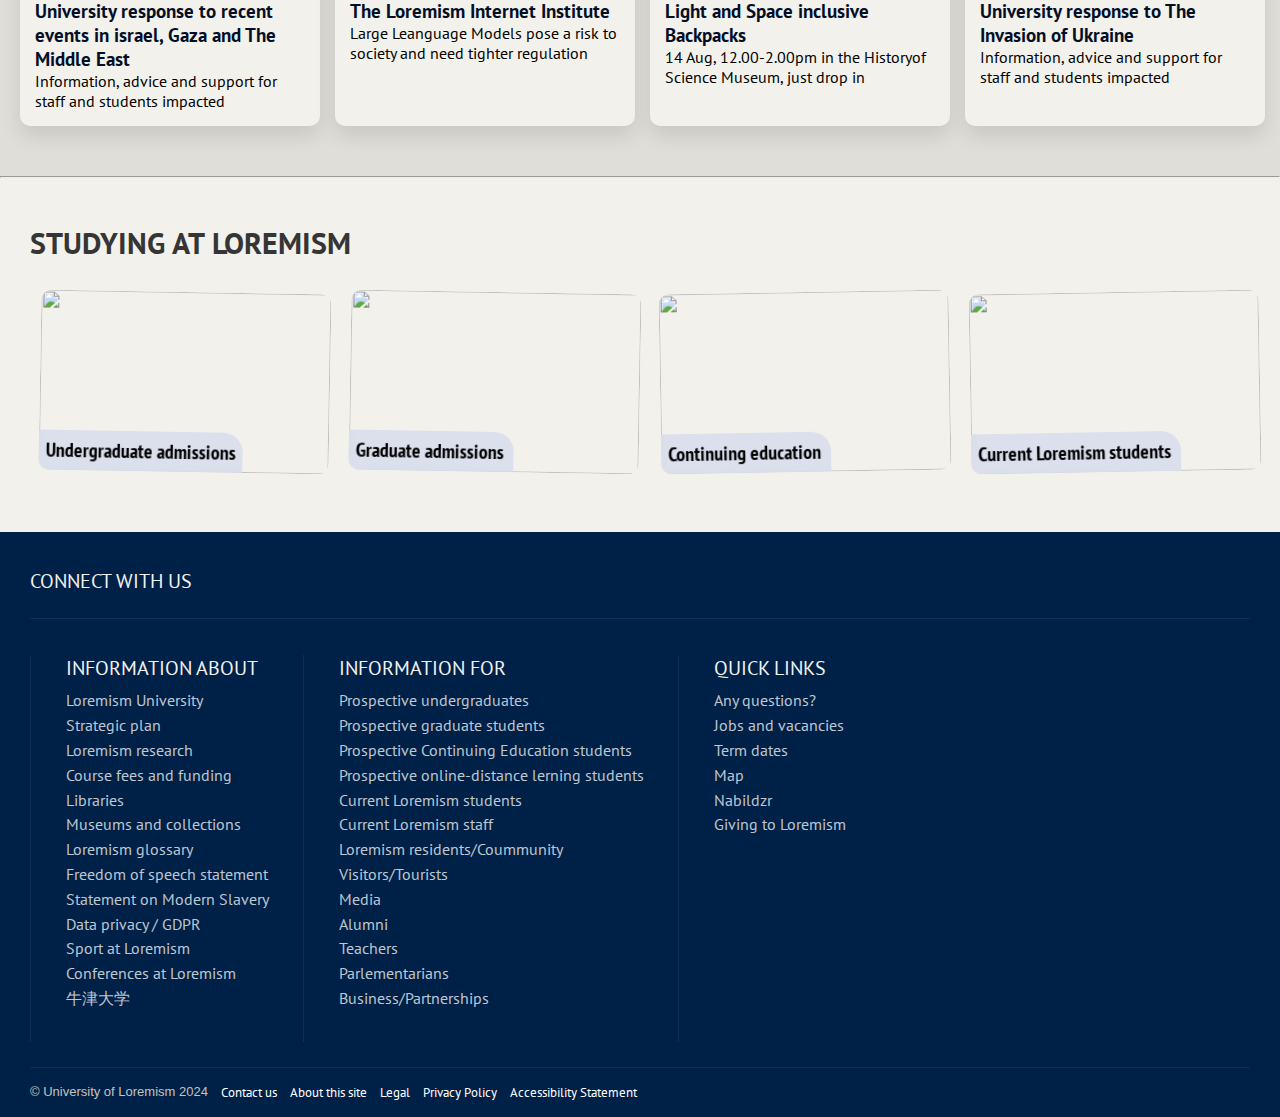
==== commit 60543e75: "add" ====
--- a/index.html
+++ b/index.html
@@ -145,22 +145,13 @@
             </div>
 
             <div class="nav-cant-container">
-
                 <div class="nav-cant-top">
-
-
                     <div class="dropdown college">
 
                         <div class="dropdown-2 box-sizes college-btn">Colleges <span
                                 class="fa-solid fa-caret-down caret-college">
                             </span>
-
-
-
-                        </div>
-
-
-
+                        </div>
                     </div>
                     <div class="dropdown-2 box-sizes division division-btn" id="myDropdown" onclick="divisions()">
                         Division & departments <span class="fa-solid fa-caret-down caret-division"></span>
@@ -171,11 +162,8 @@
                         <div class="btn-search-container">
                             <div class="fa fa-search searchs"></div>
                         </div>
-
-                    </div>
-
-                </div>
-
+                    </div>
+                </div>
                 <div class="nav-cant-bottom">
                     <a class="box-sizes" href="">Staff</a>
                     <a class="box-sizes" href="">Mahasiswa</a>
@@ -349,7 +337,7 @@
 
 
 
-        </div>
+
 
     </nav>
 
@@ -403,8 +391,8 @@
         <div class="swiper-wrapper">
 
             <div class="swiper-slide swip-slide-1">
-                <img src="https://www.ox.ac.uk/sites/files/oxford/styles/ow_large_feature/s3/bcar_grayson-perry-blanket.jpg?itok=xP-QCJfd"
-                    class="fit-image" alt="">
+                <img src="https://i.pinimg.com/236x/a6/00/2c/a6002c180d0f925d224aa72d7a1ff8cd.jpg" class="fit-image"
+                    alt="">
 
 
                 <div class="img-swiper-text">
@@ -623,12 +611,196 @@
                                 </div>
                             </div>
                         </div>
-                    </div>
+
+                    </div>
+
                 </section>
-
-            </div>
-        </div>
+                <section class="events last-event-1">
+                    <div class="schedule-box">
+                        <div class="schedule-date-container">
+                            <div class="schedule-date">
+                                <div class="schedule-dates">10</div>
+                                <div class="schedule-date-months">AUG</div>
+                            </div>
+                        </div>
+                        <div class="schedule-desc">
+                            <a href="" class="schedule-title">
+                                Earth & Planetary Sciences Gallery
+                            </a>
+                            <div class="schedule-authors">
+                                Loremism Museum of Natural History
+                            </div>
+                            <div class="card-date">
+                                10th Aug, 2024
+                            </div>
+                        </div>
+                    </div>
+                    <div class="schedule-box">
+                        <div class="schedule-date-container">
+                            <div class="schedule-date">
+                                <div class="schedule-dates">10</div>
+                                <div class="schedule-date-months">AUG</div>
+                            </div>
+                        </div>
+                        <div class="schedule-desc">
+                            <a href="" class="schedule-title">
+                                Earth & Planetary Sciences Gallery
+                            </a>
+                            <div class="schedule-authors">
+                                Loremism Museum of Natural History
+                            </div>
+                            <div class="card-date">
+                                10th Aug, 2024
+                            </div>
+                        </div>
+                    </div>
+                </section>
+                <section class="events last-event-2">
+                    <div class="schedule-box" style="margin-top: 55px">
+                        <div class="schedule-date-container">
+                            <div class="schedule-date">
+                                <div class="schedule-dates">10</div>
+                                <div class="schedule-date-months">AUG</div>
+                            </div>
+                        </div>
+                        <div class="schedule-desc">
+                            <a href="" class="schedule-title">
+                                Earth & Planetary Sciences Gallery
+                            </a>
+                            <div class="schedule-authors">
+                                Loremism Museum of Natural History
+                            </div>
+                            <div class="card-date">
+                                10th Aug, 2024
+                            </div>
+                        </div>
+                    </div>
+                    <div class="schedule-box">
+                        <div class="schedule-date-container">
+                            <div class="schedule-date">
+                                <div class="schedule-dates">10</div>
+                                <div class="schedule-date-months">AUG</div>
+                            </div>
+                        </div>
+                        <div class="schedule-desc">
+                            <a href="" class="schedule-title">
+                                Earth & Planetary Sciences Gallery
+                            </a>
+                            <div class="schedule-authors">
+                                Loremism Museum of Natural History
+                            </div>
+                            <div class="card-date">
+                                10th Aug, 2024
+                            </div>
+                        </div>
+                    </div>
+                </section>
+
+            </div>
     </main>
+
+    <main class="main-container whites  events-wrap">
+        <div class="container">
+            <section class="events-wrapper">
+                <div class="title">
+                    <div class="titles">EVENTS</div>
+                    <div class="more-link"><a href="">All Events</a></div>
+                </div>
+                <div class="events-schedule-container">
+                    <div class="schedule-box">
+                        <div class="schedule-date-container">
+                            <div class="schedule-date">
+                                <div class="schedule-dates">24</div>
+                                <div class="schedule-date-months">Aug</div>
+                            </div>
+                        </div>
+                        <div class="schedule-desc">
+                            <a href="" class="schedule-title">
+                                How does it Work (including Light & Space Backpacks)
+                            </a>
+                            <div class="schedule-authors">
+                                History of Science Museum
+                            </div>
+                            <div class="card-date">
+                                24th Aug, 2024
+                            </div>
+                        </div>
+                    </div>
+                    <div class="schedule-box">
+                        <div class="schedule-date-container">
+                            <div class="schedule-date">
+                                <div class="schedule-dates">10</div>
+                                <div class="schedule-date-months">AUG</div>
+                            </div>
+                        </div>
+                        <div class="schedule-desc">
+                            <a href="" class="schedule-title">
+                                Earth & Planetary Sciences Gallery
+                            </a>
+                            <div class="schedule-authors">
+                                Loremism Museum of Natural History
+                            </div>
+                            <div class="card-date">
+                                10th Aug, 2024
+                            </div>
+                        </div>
+                    </div>
+                </div>
+
+
+
+            </section>
+            <section class="events-wrapper">
+                <div class="events-schedule-container">
+                    <div class="schedule-box" style="margin-top: 55px;">
+                        <div class="schedule-date-container">
+                            <div class="schedule-date">
+                                <div class="schedule-dates">24</div>
+                                <div class="schedule-date-months">Aug</div>
+                            </div>
+                        </div>
+                        <div class="schedule-desc">
+                            <a href="" class="schedule-title">
+                                How does it Work (including Light & Space Backpacks)
+                            </a>
+                            <div class="schedule-authors">
+                                History of Science Museum
+                            </div>
+                            <div class="card-date">
+                                24th Aug, 2024
+                            </div>
+                        </div>
+                    </div>
+                    <div class="schedule-box">
+                        <div class="schedule-date-container">
+                            <div class="schedule-date">
+                                <div class="schedule-dates">10</div>
+                                <div class="schedule-date-months">AUG</div>
+                            </div>
+                        </div>
+                        <div class="schedule-desc">
+                            <a href="" class="schedule-title">
+                                Earth & Planetary Sciences Gallery
+                            </a>
+                            <div class="schedule-authors">
+                                Loremism Museum of Natural History
+                            </div>
+                            <div class="card-date">
+                                10th Aug, 2024
+                            </div>
+                        </div>
+                    </div>
+
+                </div>
+
+
+
+            </section>
+
+
+        </div>
+    </main>
+
     <hr>
     <main class="main-container grays">
 
--- a/assets/css/style.css
+++ b/assets/css/style.css
@@ -623,11 +623,7 @@
   display: block;
 }
 
-/* if */
-
-.container {
-  display: flex;
-}
+
 
 /* slider */
 
@@ -749,9 +745,12 @@
   width: 100%;
   padding-top: 45px;
   justify-content: center;
+  flex-wrap: wrap;
   display: flex;
   padding-left: 20px;
 }
+
+
 
 .child-container {
   justify-content: center;
@@ -759,7 +758,7 @@
 
 .container {
   max-width: 1300px;
-
+  justify-content: center;
   height: auto 0;
   padding-bottom: 50px;
   display: flex;
@@ -813,10 +812,12 @@
 
 .news-card-container {
   display: flex;
+  justify-content: center;
   flex-direction: row;
 }
 
 .news-card {
+  display: block;
   border-radius: 10px;
   overflow: hidden;
   padding: 10px 10px;
@@ -877,7 +878,11 @@
   font-size: 13px;
 }
 
+
+
 /* EVENTS */
+
+.events-wrap {display: none;}
 
 .events-schedulue-container {
   width: 100%;
@@ -902,6 +907,12 @@
   margin-top: 6px;
 }
 
+.last-event-1, .last-event-2 {
+  display: none;
+}
+
+
+
 /* .schedule-date {} */
 
 .schedule-date div {
@@ -942,6 +953,10 @@
 
 /* discover */
 
+.discover {
+ justify-content: center;
+}
+
 .news-card-container {
   flex-wrap: wrap;
 }
@@ -952,6 +967,7 @@
   display: flex;
   flex-direction: row;
   flex-wrap: wrap;
+  justify-content: center;
 }
 
 .study-card {
@@ -1310,10 +1326,24 @@
   width: 700px; 
 }
 } 
+
+/* schedule box event */
+.last-event-1 .schedule-box:first-child {
+  margin-top: 55px;
+}
+
 @media screen and (max-width: 768px) {
 .img-swiper-text {
   width: 500px; 
 }
+
+
+
+  .last-event-1 .schedule-box:first-child {
+    margin-top: 0;
+  }
+
+
 } 
 @media screen and (max-width: 550px) {
 .img-swiper-text {
@@ -1341,6 +1371,8 @@
   .img-swiper-text {
     width: 100%;
   }
+
+
 } 
 
 
@@ -1351,13 +1383,40 @@
     margin-top: 15px
   }
   .events {
-    margin-top: 45px;
-  }
-}
+  }
+
+  .news-card-container .news-card:nth-child(3) {
+    display: none;
+  }
+  .study-card:nth-child(4) {
+    display: none;
+  }
+
+}
+
+
+
+
 @media screen and (max-width: 965px) {
-  .last-chi {
+
+
+
+  .last-event-2 {
+    display: block;
+  }
+
+  .events {
     display: none;
   }
+
+  .events-wrap {
+    display: block;
+  }
+
+  .news-card-container .news-card:nth-child(4) {
+    display: none;
+  }
+
 }
 
 
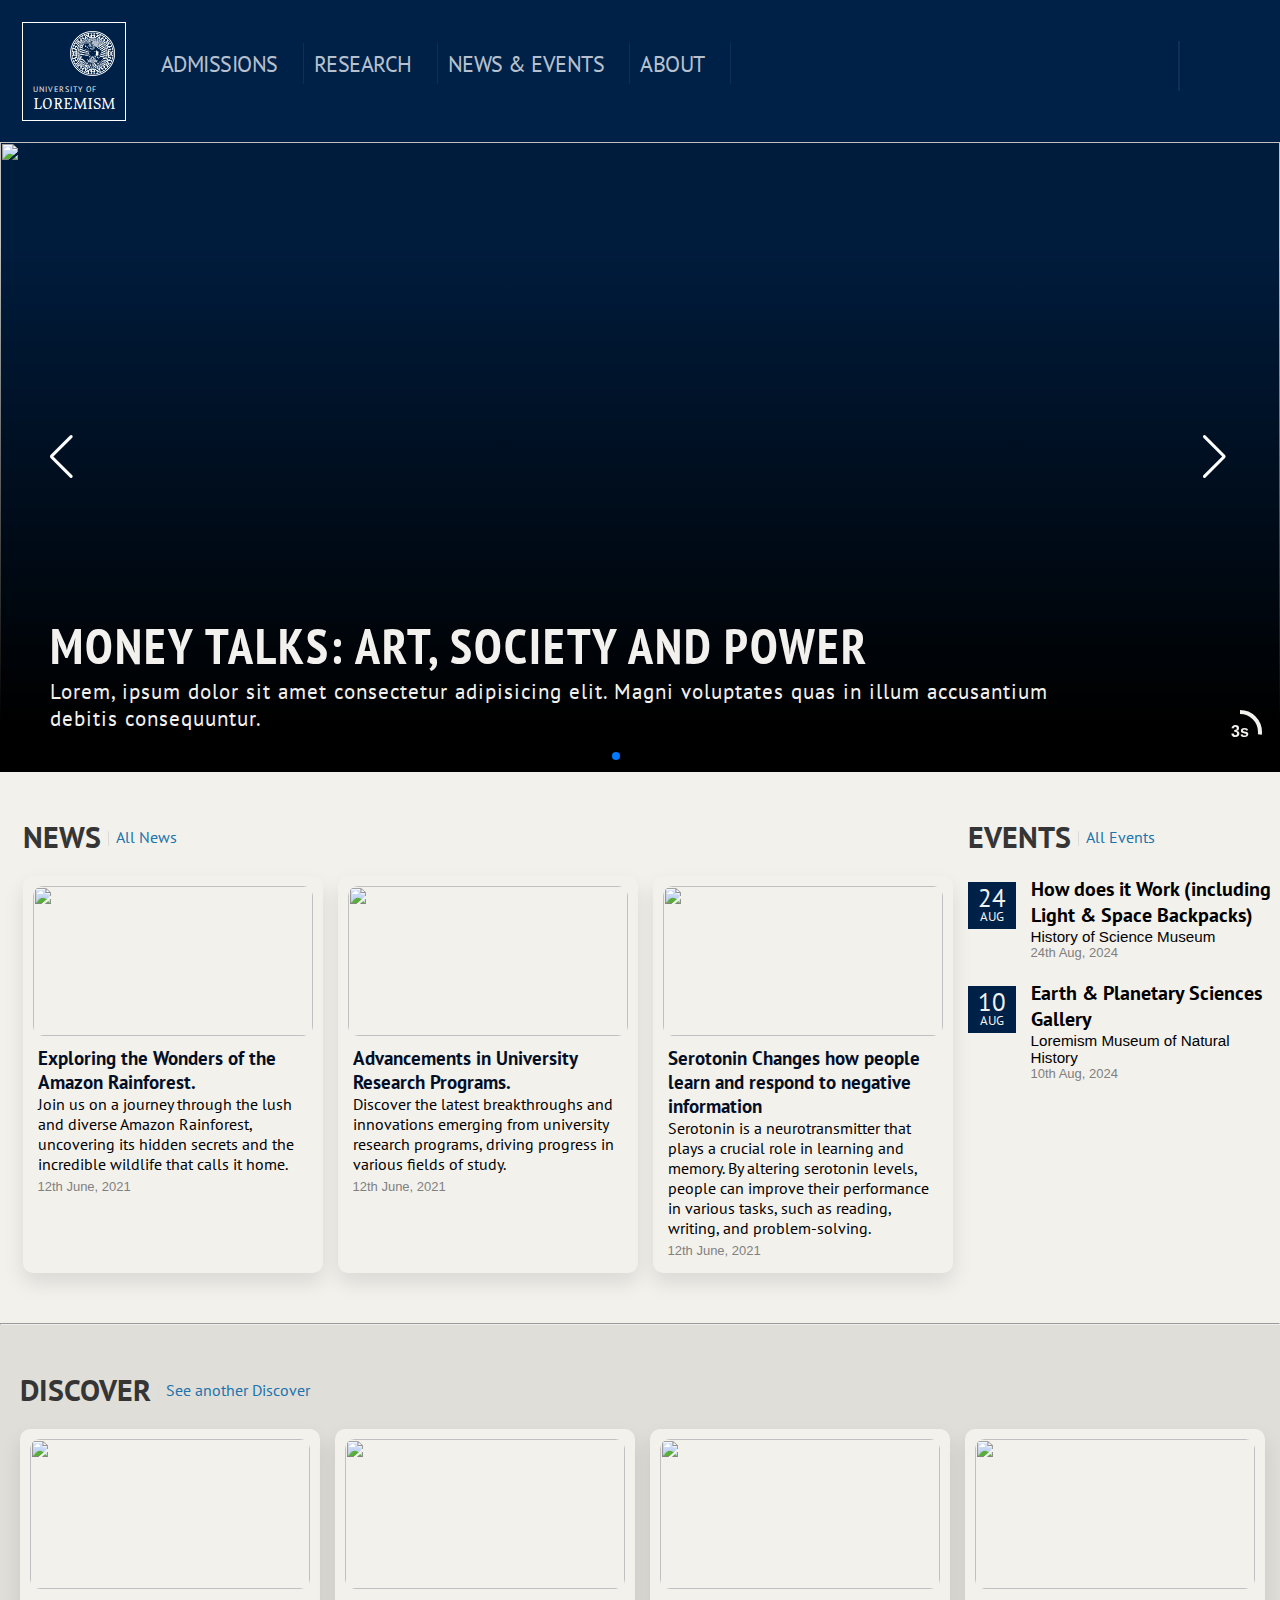
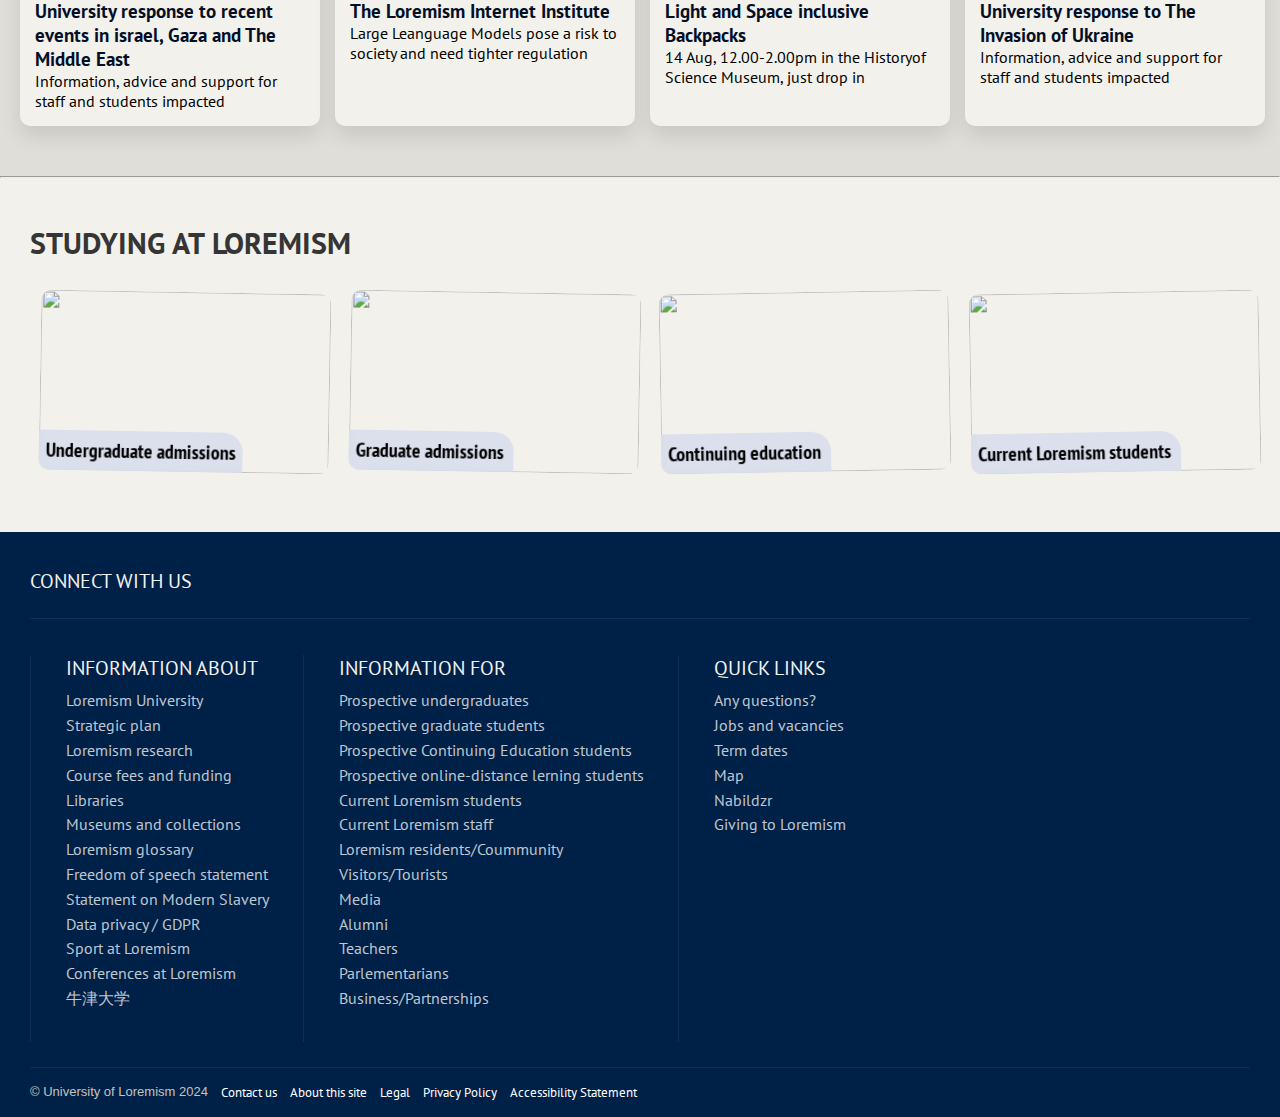
==== commit 4ba79602: "Update delay value for reduce too faster move image" ====
--- a/index.html
+++ b/index.html
@@ -1047,7 +1047,7 @@
             loop: true,
             centeredSlides: true,
             autoplay: {
-                delay: 2500,
+                delay: 3000,
                 disableOnInteraction: false
             },
             pagination: {
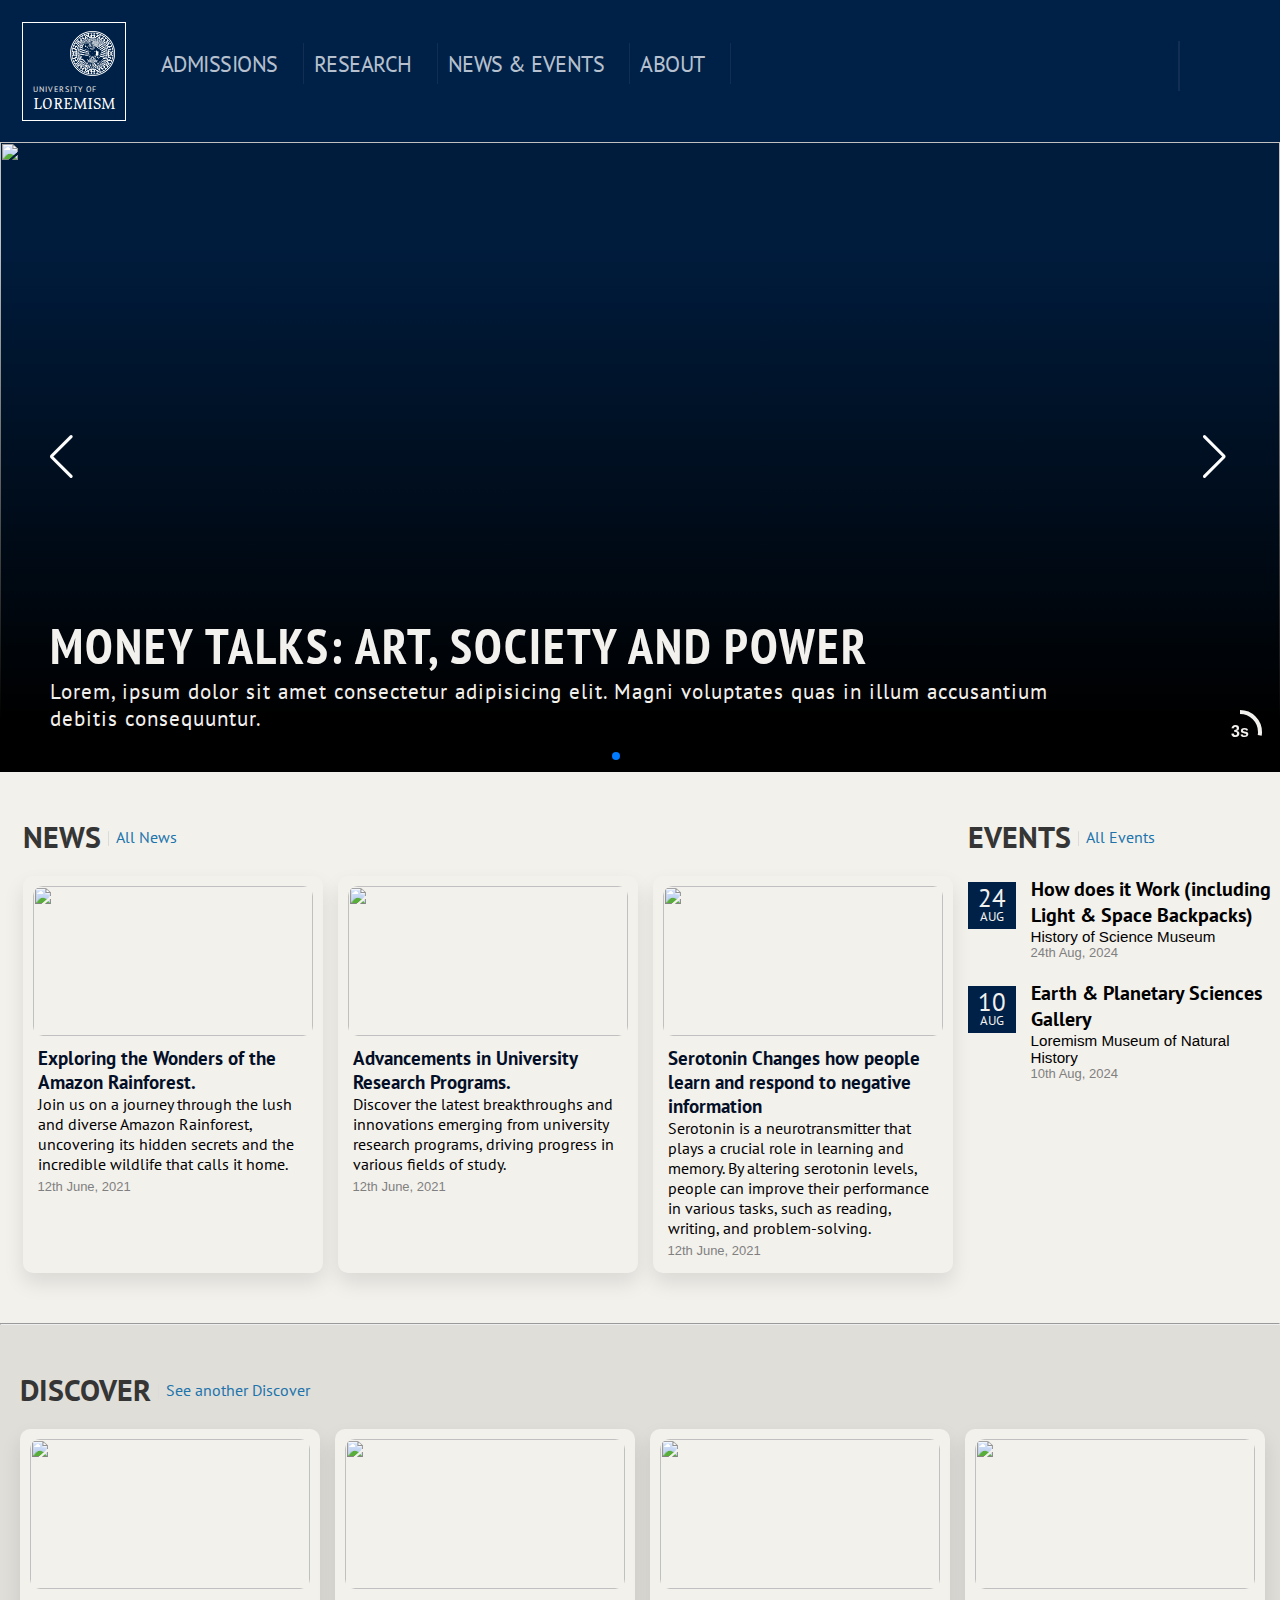
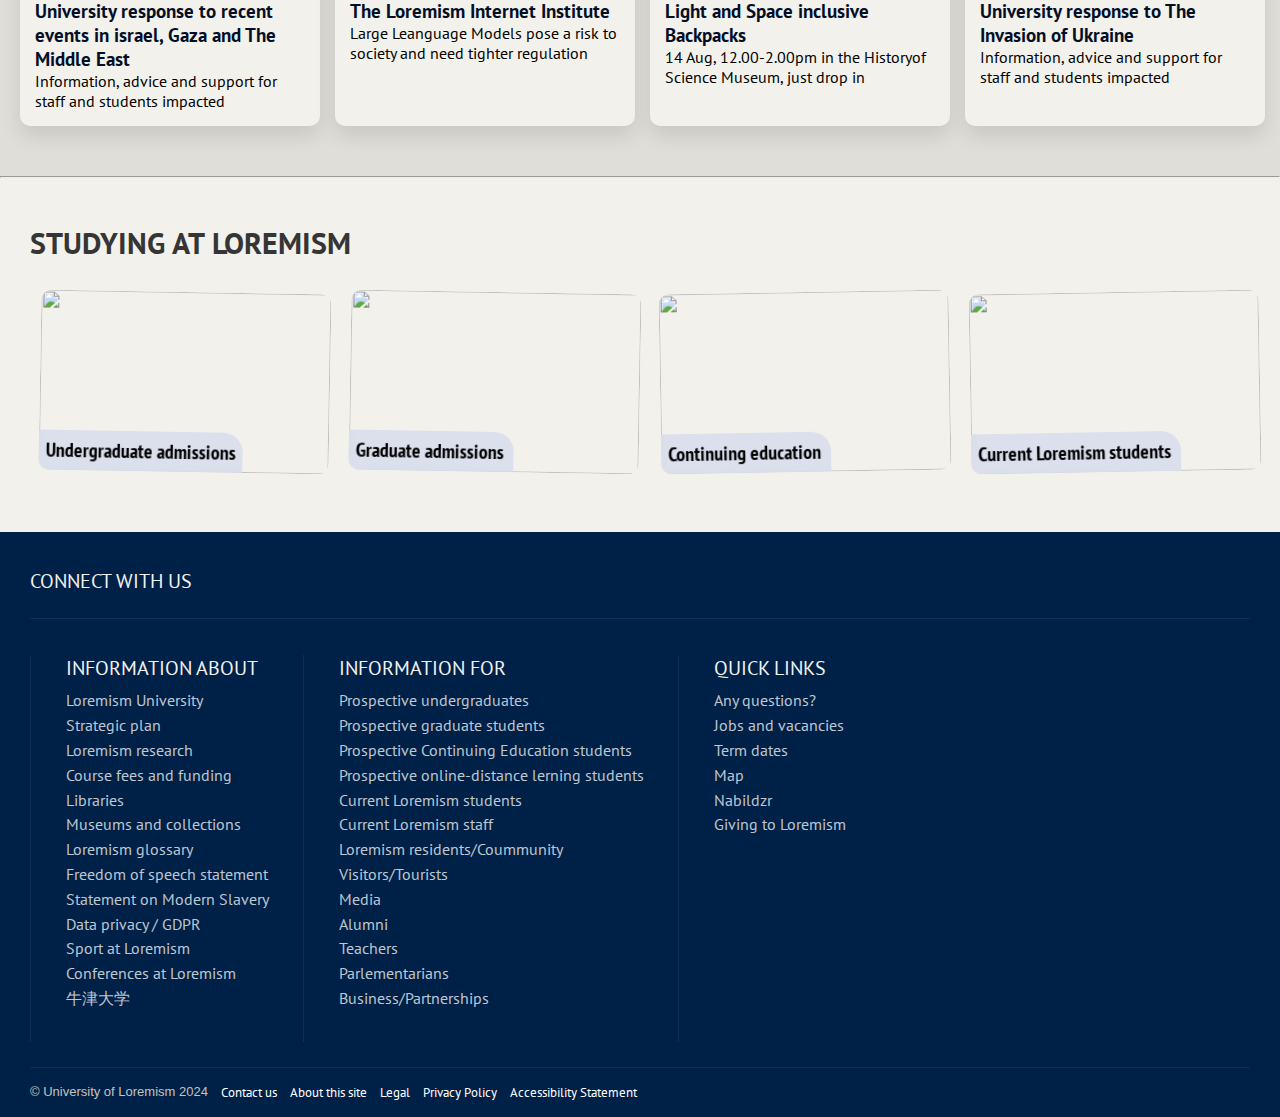
==== commit 28a20e37: "Change a nav text from alumni to graduate" ====
--- a/index.html
+++ b/index.html
@@ -376,7 +376,7 @@
                     <h2>Loremism students</h2>
                 </div>
                 <div class="bar-cant">
-                    <h2>Alumni</h2>
+                    <h2>Graduate</h2>
                 </div>
                 <div class="bar-cant">
                     <h2>Local Community</h2>
@@ -1078,4 +1078,4 @@
     <script src="https://cdn.jsdelivr.net/npm/swiper@11/swiper-bundle.min.js"></script>
 </body>
 
-</html>+</html>
